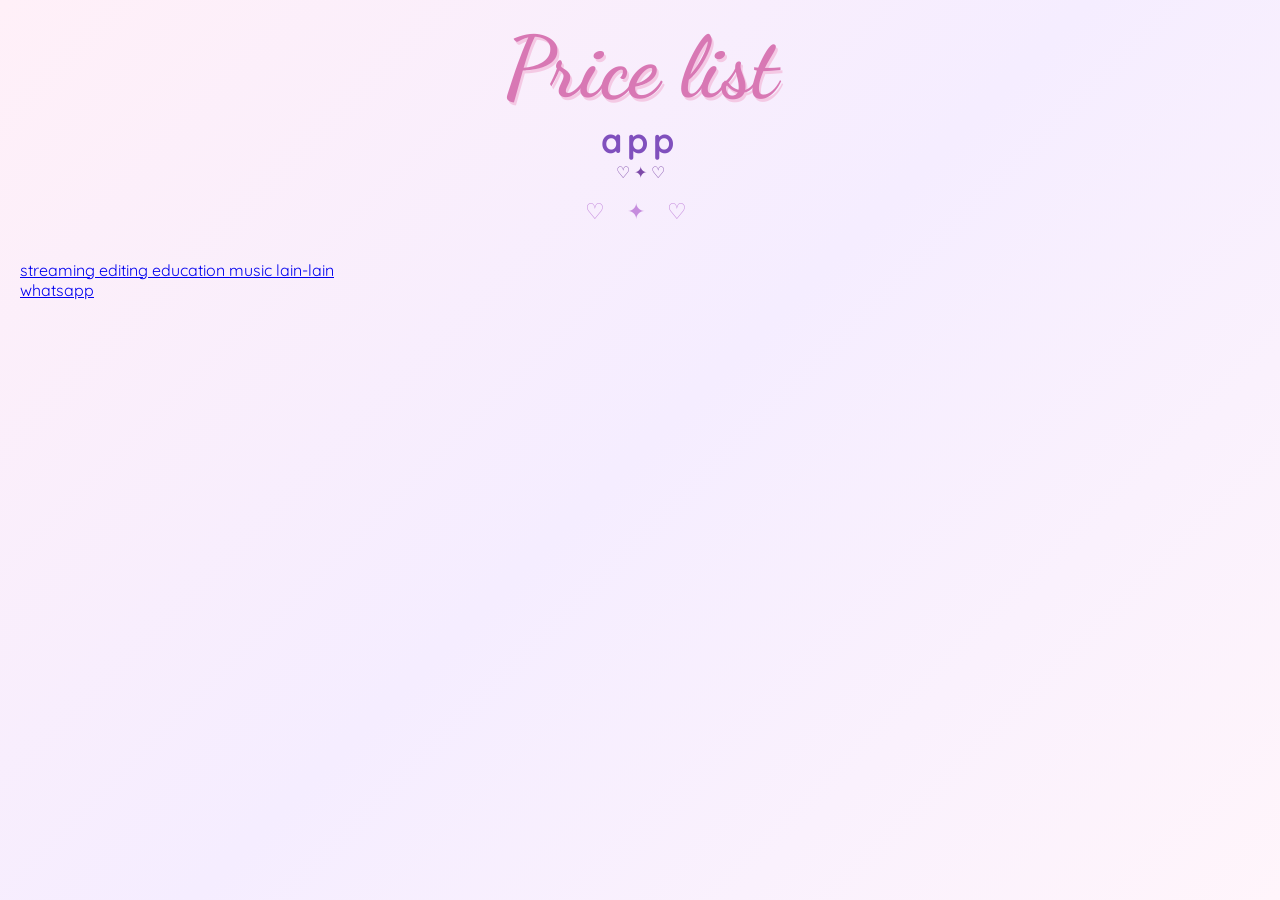
==== index.html @ 7e41506d "Create index.html" ====
<!DOCTYPE html>
<html lang="id">
<head>
  <meta charset="UTF-8">
  <meta name="viewport" content="width=device-width, initial-scale=1.0">

  <title>Price List App</title>

  <link rel="stylesheet" href="style.css">
</head>

<body>

<header class="home-header">

  <h1>Price list</h1>
  <h2>app</h2>

  <div class="decor">♡ ✦ ♡</div>

</header>


<main class="menu-container">

  <a href="streaming.html" class="menu pink">
    streaming
  </a>

  <a href="editing.html" class="menu purple">
    editing
  </a>

  <a href="education.html" class="menu pink">
    education
  </a>

  <a href="music.html" class="menu purple">
    music
  </a>

  <a href="lain-lain.html" class="menu pink">
    lain-lain
  </a>

</main>


<footer>

  <a href="https://wa.me/6289529117988" class="contact wa">
    whatsapp
  </a>

</footer>


</body>
</html>
---- style.css ----
@import url('https://fonts.googleapis.com/css2?family=Dancing+Script:wght@600;700&family=Quicksand:wght@400;500;600;700&display=swap');

* {
    box-sizing: border-box;
    margin: 0;
    padding: 0;
}

body {
    background: linear-gradient(135deg, #fff0f8, #f5edff, #fff5fb);
    color: #7d4aa8;
    font-family: 'Quicksand', sans-serif;
    min-height: 100vh;
    padding: 30px 20px 60px;
}

/* HEADER */
header {
    text-align: center;
    margin-bottom: 35px;
}

header h1 {
    font-family: 'Dancing Script', cursive;
    font-size: clamp(55px, 8vw, 85px);
    font-weight: 700;
    color: #d878b4;
    line-height: 0.9;
    text-shadow: 2px 3px 0 #f4c9e4;
}

header h2 {
    font-size: clamp(22px, 4vw, 34px);
    letter-spacing: 5px;
    color: #8050bd;
    margin-top: 12px;
    font-weight: 700;
}

/* hiasan */
header::after {
    content: "♡  ✦  ♡";
    display: block;
    color: #c68dde;
    font-size: 22px;
    letter-spacing: 8px;
    margin-top: 15px;
}

/* CONTAINER */
.container {
    width: min(1100px, 100%);
    margin: auto;
    display: grid;
    grid-template-columns: repeat(2, minmax(0, 1fr));
    gap: 25px;
}

/* CARD */
section {
    background: rgba(255, 255, 255, 0.82);
    border: 3px solid #e8a9d0;
    border-radius: 28px;
    padding: 25px 22px;
    box-shadow:
        0 10px 25px rgba(180, 110, 190, 0.12),
        inset 0 0 20px rgba(255, 210, 240, 0.35);
    backdrop-filter: blur(8px);
    transition: 0.3s ease;
}

section:hover {
    transform: translateY(-4px);
    box-shadow:
        0 15px 30px rgba(180, 110, 190, 0.2);
}

/* JUDUL BRAND */
section h3 {
    text-align: center;
    color: #b54f98;
    font-size: 22px;
    letter-spacing: 4px;
    margin-bottom: 18px;
    padding-bottom: 12px;
    border-bottom: 2px solid #f0c7e2;
}

/* KATEGORI */
.category {
    text-align: center;
    font-weight: 700;
    color: #8b4bb2;
    letter-spacing: 1.5px;
    margin: 18px 0 10px;
    display: flex;
    align-items: center;
    gap: 10px;
}

.category::before,
.category::after {
    content: "";
    height: 1px;
    background: #dcb6eb;
    flex: 1;
}

/* ITEM */
.item {
    display: flex;
    justify-content: space-between;
    align-items: center;
    background: linear-gradient(90deg, #faf0fb, #f6eafa);
    border-radius: 14px;
    padding: 9px 13px;
    margin: 7px 0;
    color: #8a5aa8;
    font-size: 14px;
    font-weight: 500;
}

.item b {
    color: #c04c91;
    font-weight: 700;
    white-space: nowrap;
}

/* RESPONSIVE */
@media (max-width: 600px) {

    body {
        padding: 20px 10px 40px;
    }

    header {
        margin-bottom: 22px;
    }

    header h1 {
        font-size: 52px;
    }

    header h2 {
        font-size: 21px;
        letter-spacing: 3px;
    }

    .container {
        grid-template-columns: repeat(2, minmax(0, 1fr));
        gap: 10px;
    }

    section {
        padding: 16px 10px;
        border-radius: 20px;
        border-width: 2px;
    }

    section h3 {
        font-size: 14px;
        letter-spacing: 2px;
        margin-bottom: 12px;
    }

    .category {
        font-size: 10px;
        letter-spacing: 0.5px;
        gap: 4px;
        margin: 13px 0 7px;
    }

    .item {
        font-size: 9px;
        padding: 7px 6px;
        border-radius: 9px;
        margin: 4px 0;
    }

    .item b {
        font-size: 9px;
    }
}
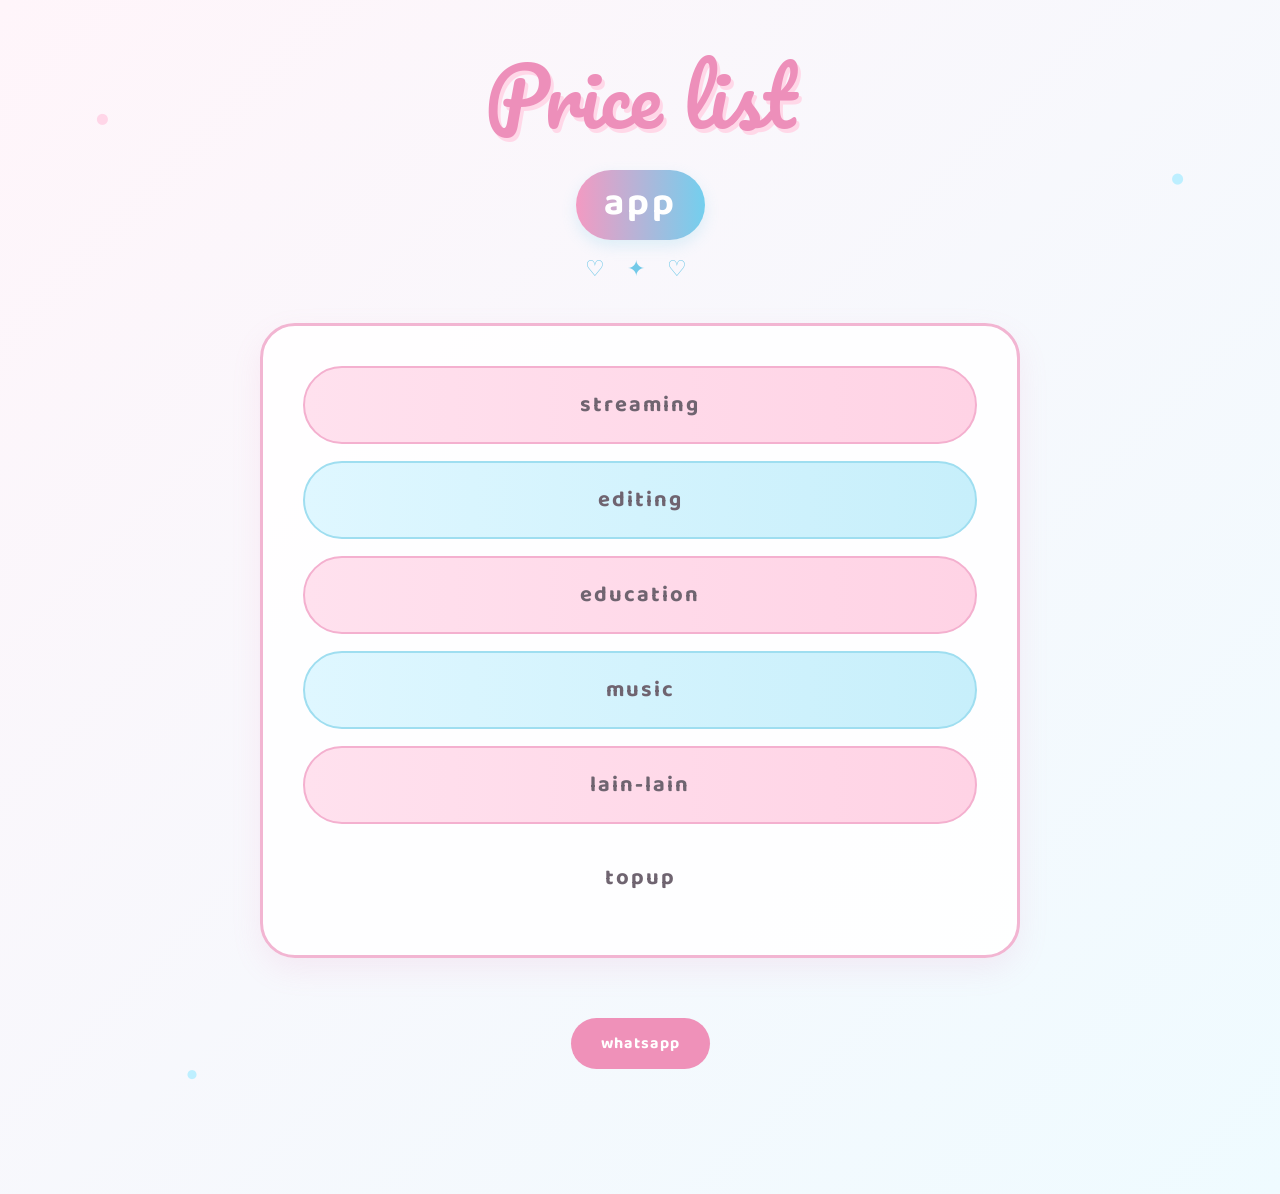
==== commit 148474bb: "Update index.html" ====
--- a/index.html
+++ b/index.html
@@ -43,6 +43,10 @@
     lain-lain
   </a>
 
+  <a href="topup.html" class="menu blue">
+    topup
+  </a>
+
 </main>
 
 
--- a/style.css
+++ b/style.css
@@ -1,183 +1,632 @@
-@import url('https://fonts.googleapis.com/css2?family=Dancing+Script:wght@600;700&family=Quicksand:wght@400;500;600;700&display=swap');
+@import url('https://fonts.googleapis.com/css2?family=Baloo+2:wght@400;500;600;700&family=Pacifico&display=swap');
 
 * {
     box-sizing: border-box;
+}
+
+html {
+    scroll-behavior: smooth;
+}
+
+body {
     margin: 0;
-    padding: 0;
-}
-
-body {
-    background: linear-gradient(135deg, #fff0f8, #f5edff, #fff5fb);
-    color: #7d4aa8;
-    font-family: 'Quicksand', sans-serif;
-    min-height: 100vh;
-    padding: 30px 20px 60px;
-}
-
-/* HEADER */
+    padding: 25px 15px 60px;
+
+    background:
+        radial-gradient(circle at 8% 10%, #ffd6e8 0 5px, transparent 6px),
+        radial-gradient(circle at 92% 15%, #bdefff 0 5px, transparent 6px),
+        radial-gradient(circle at 15% 90%, #bdefff 0 4px, transparent 5px),
+        linear-gradient(135deg, #fff5fa, #effbff);
+
+    color: #6b7280;
+    font-family: "Baloo 2", sans-serif;
+}
+
+
+/* =================================
+   HEADER
+================================= */
+
 header {
     text-align: center;
     margin-bottom: 35px;
-}
-
-header h1 {
-    font-family: 'Dancing Script', cursive;
-    font-size: clamp(55px, 8vw, 85px);
+    position: relative;
+}
+
+header h1,
+.home-header h1 {
+    margin: 0;
+
+    font-family: "Pacifico", cursive;
+    font-size: clamp(52px, 8vw, 80px);
+    font-weight: 400;
+
+    color: #ed8fba;
+
+    text-shadow:
+        3px 4px 0 #ffd8e8;
+}
+
+header h2,
+.home-header h2 {
+    display: inline-block;
+
+    margin: 5px 0 0;
+    padding: 3px 28px 6px;
+
+    font-size: clamp(25px, 4vw, 38px);
     font-weight: 700;
-    color: #d878b4;
-    line-height: 0.9;
-    text-shadow: 2px 3px 0 #f4c9e4;
-}
-
-header h2 {
-    font-size: clamp(22px, 4vw, 34px);
-    letter-spacing: 5px;
-    color: #8050bd;
+
+    letter-spacing: 3px;
+
+    color: white;
+
+    background: linear-gradient(
+        90deg,
+        #f39ac2,
+        #73cfee
+    );
+
+    border-radius: 40px;
+
+    box-shadow:
+        0 6px 15px rgba(105, 200, 230, .20);
+}
+
+.decor {
     margin-top: 12px;
+
+    color: #72c9e8;
+
+    font-size: 22px;
+
+    letter-spacing: 9px;
+}
+
+
+/* =================================
+   BACK BUTTON
+================================= */
+
+.back {
+    display: inline-block;
+
+    margin-bottom: 18px;
+
+    padding: 7px 18px;
+
+    border-radius: 30px;
+
+    background: #e5f8ff;
+
+    border: 2px solid #a9e2f5;
+
+    color: #4fa9c8;
+
+    text-decoration: none;
+
+    font-size: 14px;
     font-weight: 700;
-}
-
-/* hiasan */
-header::after {
-    content: "♡  ✦  ♡";
-    display: block;
-    color: #c68dde;
-    font-size: 22px;
-    letter-spacing: 8px;
-    margin-top: 15px;
-}
-
-/* CONTAINER */
+
+    transition: .2s;
+}
+
+.back:hover {
+    transform: translateY(-2px);
+}
+
+
+/* =================================
+   PRICELIST CONTAINER
+================================= */
+
 .container {
-    width: min(1100px, 100%);
+    width: 100%;
+    max-width: 1100px;
+
     margin: auto;
+
     display: grid;
-    grid-template-columns: repeat(2, minmax(0, 1fr));
-    gap: 25px;
-}
-
-/* CARD */
+
+    grid-template-columns:
+        repeat(2, minmax(0, 1fr));
+
+    gap: 22px;
+}
+
+
+/* =================================
+   CARD
+================================= */
+
+.card,
 section {
-    background: rgba(255, 255, 255, 0.82);
-    border: 3px solid #e8a9d0;
+    position: relative;
+
+    background: rgba(255, 255, 255, .95);
+
+    border: 3px solid #f4b3d0;
+
     border-radius: 28px;
-    padding: 25px 22px;
+
+    padding: 22px 20px;
+
     box-shadow:
-        0 10px 25px rgba(180, 110, 190, 0.12),
-        inset 0 0 20px rgba(255, 210, 240, 0.35);
-    backdrop-filter: blur(8px);
-    transition: 0.3s ease;
-}
-
+        0 10px 25px rgba(235, 140, 180, .12);
+
+    overflow: hidden;
+
+    transition: .25s ease;
+}
+
+.card:nth-child(even),
+section:nth-child(even) {
+    border-color: #a9e3f5;
+
+    box-shadow:
+        0 10px 25px rgba(90, 190, 225, .12);
+}
+
+.card:hover,
 section:hover {
     transform: translateY(-4px);
+}
+
+
+/* =================================
+   CARD DECORATION
+================================= */
+
+.card::before,
+section::before {
+    content: "♡";
+
+    position: absolute;
+
+    top: 7px;
+    left: 13px;
+
+    color: #f19ac0;
+
+    font-size: 21px;
+}
+
+.card::after,
+section::after {
+    content: "✦";
+
+    position: absolute;
+
+    top: 8px;
+    right: 14px;
+
+    color: #73cce9;
+
+    font-size: 20px;
+}
+
+
+/* =================================
+   NAMA APLIKASI
+================================= */
+
+.card h3,
+section h3 {
+    display: table;
+
+    margin: 0 auto 20px;
+
+    padding: 6px 27px 7px;
+
+    border-radius: 30px;
+
+    font-size: 21px;
+
+    font-weight: 700;
+
+    letter-spacing: 2px;
+
+    color: white;
+
+    background:
+        linear-gradient(
+            135deg,
+            #f08db9,
+            #e879ad
+        );
+
     box-shadow:
-        0 15px 30px rgba(180, 110, 190, 0.2);
-}
-
-/* JUDUL BRAND */
-section h3 {
-    text-align: center;
-    color: #b54f98;
-    font-size: 22px;
-    letter-spacing: 4px;
-    margin-bottom: 18px;
-    padding-bottom: 12px;
-    border-bottom: 2px solid #f0c7e2;
-}
-
-/* KATEGORI */
+        0 5px 12px rgba(230, 115, 170, .20);
+}
+
+.card:nth-child(even) h3,
+section:nth-child(even) h3 {
+    background:
+        linear-gradient(
+            135deg,
+            #79d0ed,
+            #54bada
+        );
+
+    box-shadow:
+        0 5px 12px rgba(70, 180, 220, .20);
+}
+
+
+/* =================================
+   CATEGORY
+================================= */
+
 .category {
-    text-align: center;
+    display: flex;
+
+    align-items: center;
+    justify-content: center;
+
+    gap: 10px;
+
+    margin: 19px 0 10px;
+
+    font-size: 15px;
+
     font-weight: 700;
-    color: #8b4bb2;
-    letter-spacing: 1.5px;
-    margin: 18px 0 10px;
-    display: flex;
-    align-items: center;
-    gap: 10px;
+
+    letter-spacing: 1px;
+
+    color: #e078aa;
 }
 
 .category::before,
 .category::after {
     content: "";
-    height: 1px;
-    background: #dcb6eb;
+
     flex: 1;
-}
-
-/* ITEM */
+
+    height: 2px;
+
+    border-radius: 10px;
+
+    background: #f5c7dc;
+}
+
+.card:nth-child(even) .category,
+section:nth-child(even) .category {
+    color: #4faecb;
+}
+
+.card:nth-child(even) .category::before,
+.card:nth-child(even) .category::after,
+section:nth-child(even) .category::before,
+section:nth-child(even) .category::after {
+    background: #b9e8f6;
+}
+
+
+/* =================================
+   PRICE ITEM
+================================= */
+
 .item {
     display: flex;
+
+    align-items: center;
+
     justify-content: space-between;
-    align-items: center;
-    background: linear-gradient(90deg, #faf0fb, #f6eafa);
+
+    gap: 10px;
+
+    margin: 7px 0;
+
+    padding: 8px 12px;
+
+    background: #fff0f7;
+
     border-radius: 14px;
-    padding: 9px 13px;
-    margin: 7px 0;
-    color: #8a5aa8;
+
     font-size: 14px;
-    font-weight: 500;
+
+    transition: .2s;
+}
+
+.card:nth-child(even) .item,
+section:nth-child(even) .item {
+    background: #edfaff;
+}
+
+.item:hover {
+    transform: translateY(-2px);
+}
+
+.item span {
+    min-width: 0;
+
+    overflow: hidden;
+
+    text-overflow: ellipsis;
+
+    white-space: nowrap;
+
+    color: #7b7f88;
 }
 
 .item b {
-    color: #c04c91;
+    white-space: nowrap;
+
+    color: #df669e;
+
     font-weight: 700;
-    white-space: nowrap;
-}
-
-/* RESPONSIVE */
+}
+
+.card:nth-child(even) .item b,
+section:nth-child(even) .item b {
+    color: #43a8c9;
+}
+
+
+/* =================================
+   HOME MENU
+================================= */
+
+.menu-container {
+    width: 90%;
+
+    max-width: 760px;
+
+    margin: 35px auto;
+
+    padding: 40px;
+
+    background: rgba(255,255,255,.92);
+
+    border: 3px solid #f2b5d2;
+
+    border-radius: 35px;
+
+    box-shadow:
+        0 12px 30px rgba(230, 130, 180, .12);
+}
+
+.menu {
+    display: block;
+
+    text-align: center;
+
+    text-decoration: none;
+
+    padding: 19px;
+
+    margin-bottom: 17px;
+
+    border-radius: 50px;
+
+    font-size: 22px;
+
+    font-weight: 700;
+
+    letter-spacing: 2px;
+
+    color: #6f6470;
+
+    transition: .25s ease;
+}
+
+.menu:last-child {
+    margin-bottom: 0;
+}
+
+
+/* PINK MENU */
+
+.menu.pink {
+    background: linear-gradient(
+        90deg,
+        #ffe1ee,
+        #ffd3e5
+    );
+
+    border: 2px solid #f4b0cf;
+}
+
+
+/* BLUE MENU */
+
+.menu.purple {
+    background: linear-gradient(
+        90deg,
+        #dff7ff,
+        #c7effb
+    );
+
+    border: 2px solid #9fdef0;
+}
+
+
+/* kalau ada menu dengan class editing/education/music */
+
+.menu.editing,
+.menu.music {
+    background: linear-gradient(
+        90deg,
+        #dff7ff,
+        #c7effb
+    );
+
+    border: 2px solid #9fdef0;
+}
+
+.menu.education,
+.menu.lain {
+    background: linear-gradient(
+        90deg,
+        #ffe1ee,
+        #ffd3e5
+    );
+
+    border: 2px solid #f4b0cf;
+}
+
+.menu:hover {
+    transform: translateY(-3px) scale(1.01);
+}
+
+
+/* =================================
+   CONTACT
+================================= */
+
+footer {
+    text-align: center;
+
+    padding: 20px 20px 60px;
+}
+
+.contact,
+footer a {
+    display: inline-block;
+
+    padding: 13px 30px;
+
+    margin: 5px 6px;
+
+    border-radius: 40px;
+
+    color: white;
+
+    text-decoration: none;
+
+    font-size: 16px;
+
+    font-weight: 700;
+
+    letter-spacing: 1px;
+
+    transition: .2s;
+}
+
+.contact:hover,
+footer a:hover {
+    transform: translateY(-3px);
+}
+
+
+/* WHATSAPP */
+
+.wa {
+    background: #ef91b9 !important;
+}
+
+
+/* TELEGRAM */
+
+.telegram {
+    background: #64c5e5 !important;
+}
+
+
+/* =================================
+   MOBILE
+================================= */
+
 @media (max-width: 600px) {
 
     body {
-        padding: 20px 10px 40px;
-    }
-
-    header {
-        margin-bottom: 22px;
-    }
-
-    header h1 {
-        font-size: 52px;
-    }
-
-    header h2 {
-        font-size: 21px;
-        letter-spacing: 3px;
-    }
+        padding: 18px 9px 40px;
+    }
+
+    header h1,
+    .home-header h1 {
+        font-size: 50px;
+    }
+
+    header h2,
+    .home-header h2 {
+        font-size: 26px;
+
+        padding: 3px 22px 5px;
+
+        letter-spacing: 2px;
+    }
+
+
+    /* TETAP 2 KOLOM DI HP */
 
     .container {
-        grid-template-columns: repeat(2, minmax(0, 1fr));
+        grid-template-columns:
+            repeat(2, minmax(0, 1fr));
+
         gap: 10px;
     }
 
+
+    .card,
     section {
-        padding: 16px 10px;
+        padding: 16px 9px;
+
         border-radius: 20px;
+
         border-width: 2px;
     }
 
+
+    .card h3,
     section h3 {
-        font-size: 14px;
-        letter-spacing: 2px;
+        font-size: 13px;
+
+        letter-spacing: 1px;
+
+        padding: 5px 10px;
+
         margin-bottom: 12px;
     }
 
+
     .category {
-        font-size: 10px;
-        letter-spacing: 0.5px;
+        font-size: 9px;
+
         gap: 4px;
-        margin: 13px 0 7px;
-    }
+
+        margin: 12px 0 7px;
+    }
+
 
     .item {
         font-size: 9px;
+
         padding: 7px 6px;
+
         border-radius: 9px;
+
         margin: 4px 0;
     }
+
 
     .item b {
         font-size: 9px;
     }
-}
+
+
+    /* HOME */
+
+    .menu-container {
+        width: 92%;
+
+        padding: 25px 16px;
+
+        border-radius: 28px;
+    }
+
+    .menu {
+        font-size: 18px;
+
+        padding: 17px;
+
+        margin-bottom: 13px;
+    }
+
+
+    footer a {
+        padding: 12px 22px;
+
+        font-size: 14px;
+    }
+}
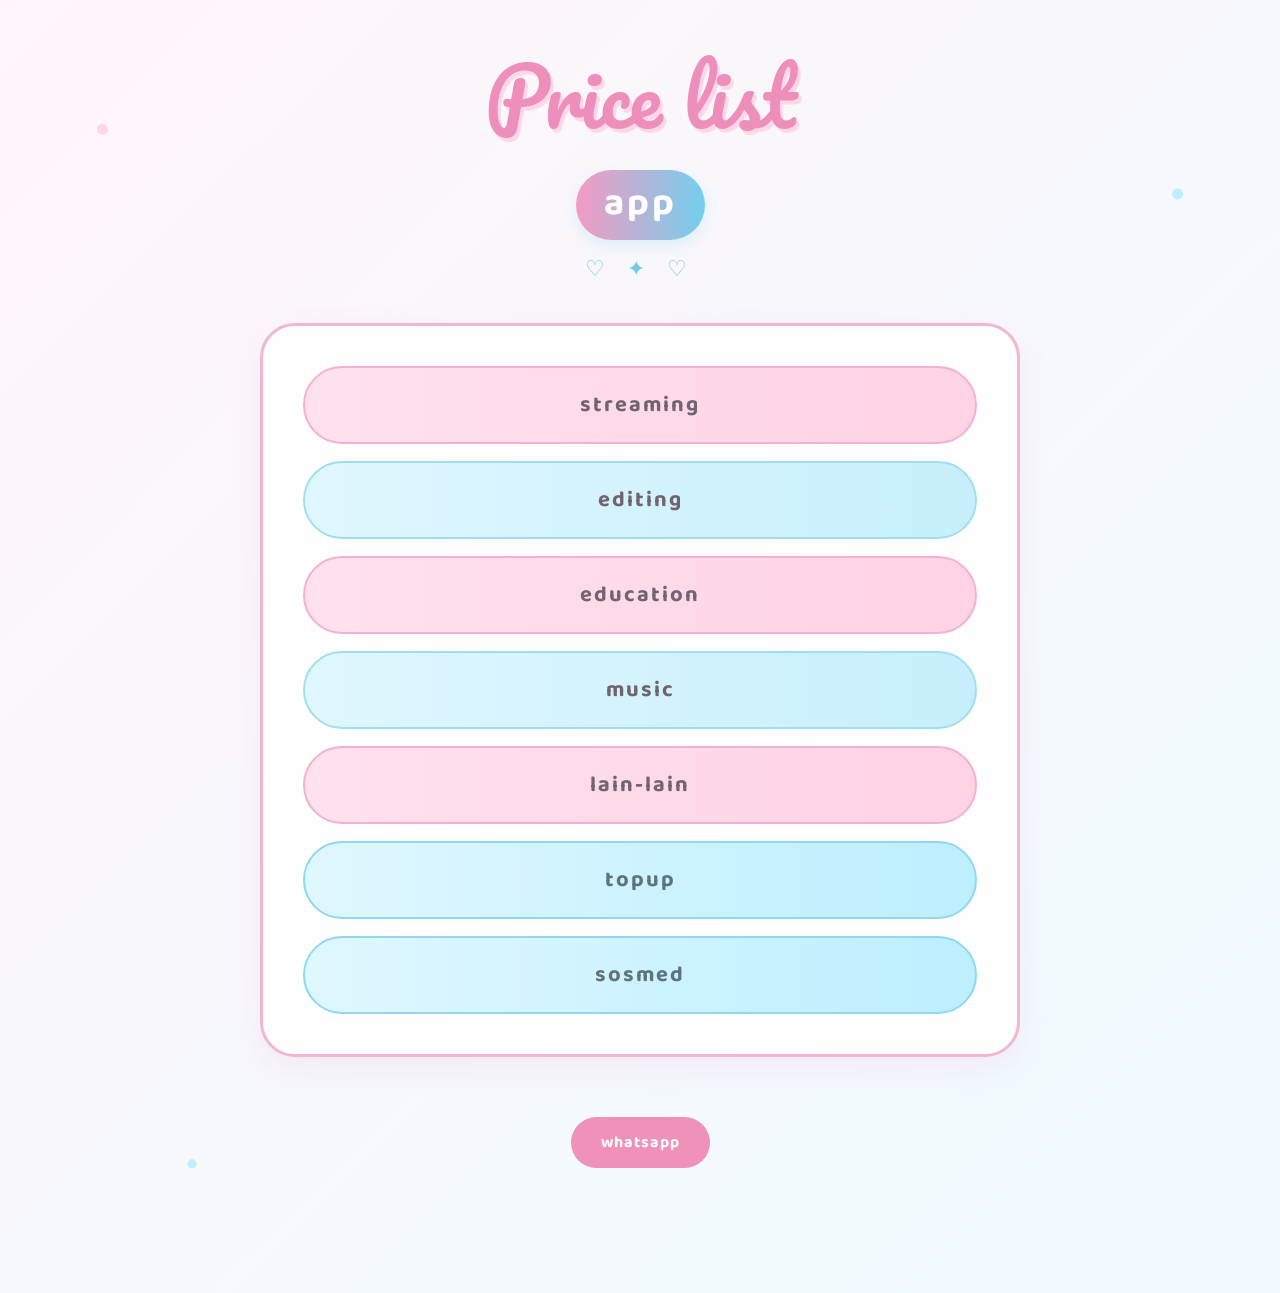
==== commit f0d559e2: "Update index.html" ====
--- a/index.html
+++ b/index.html
@@ -47,6 +47,10 @@
     topup
   </a>
 
+  <a href="sosmed.html" class="menu blue">
+    sosmed
+  </a>
+
 </main>
 
 
--- a/style.css
+++ b/style.css
@@ -630,3 +630,33 @@
         font-size: 14px;
     }
 }
+
+/* =============
+   TOMBOL TOPUP
+================== */
+
+.menu.blue,
+.menu.topup,
+.menu.games {
+    background: linear-gradient(
+        90deg,
+        #dff7ff,
+        #bdefff
+    );
+
+    border: 2px solid #8fd8ef;
+
+    color: #5d7480;
+}
+
+.menu.blue:hover,
+.menu.topup:hover,
+.menu.games:hover {
+    background: linear-gradient(
+        90deg,
+        #c9f1fc,
+        #aee8f8
+    );
+
+    transform: translateY(-3px) scale(1.01);
+}
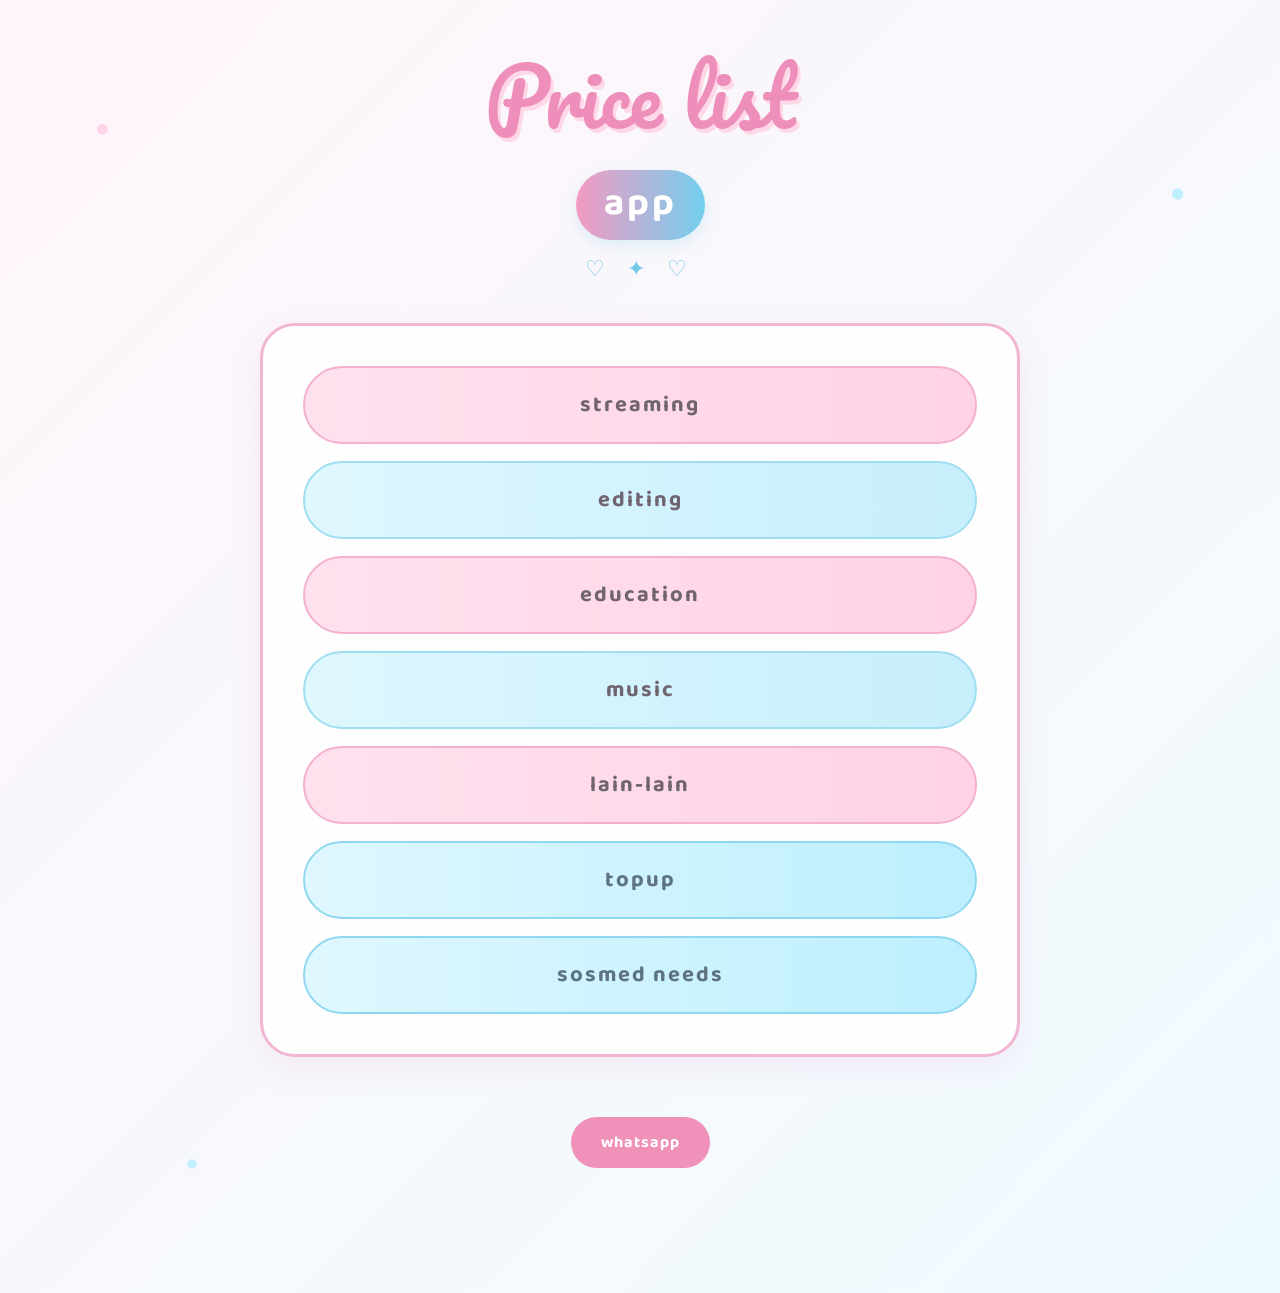
==== commit c3cbb93d: "Update index.html" ====
--- a/index.html
+++ b/index.html
@@ -48,7 +48,7 @@
   </a>
 
   <a href="sosmed.html" class="menu blue">
-    sosmed
+    sosmed needs
   </a>
 
 </main>
--- a/style.css
+++ b/style.css
@@ -660,3 +660,34 @@
 
     transform: translateY(-3px) scale(1.01);
 }
+
+/* =============
+   TOMBOL SOSMED
+================== */
+
+.menu.blue,
+.menu.sosmed,
+.menu.games {
+    background: linear-gradient(
+        90deg,
+        #dff7ff,
+        #bdefff
+    );
+
+    border: 2px solid #8fd8ef;
+
+    color: #5d7480;
+}
+
+.menu.blue:hover,
+.menu.sosmed:hover,
+.menu.games:hover {
+    background: linear-gradient(
+        90deg,
+        #c9f1fc,
+        #aee8f8
+    );
+
+    transform: translateY(-3px) scale(1.01);
+}
+
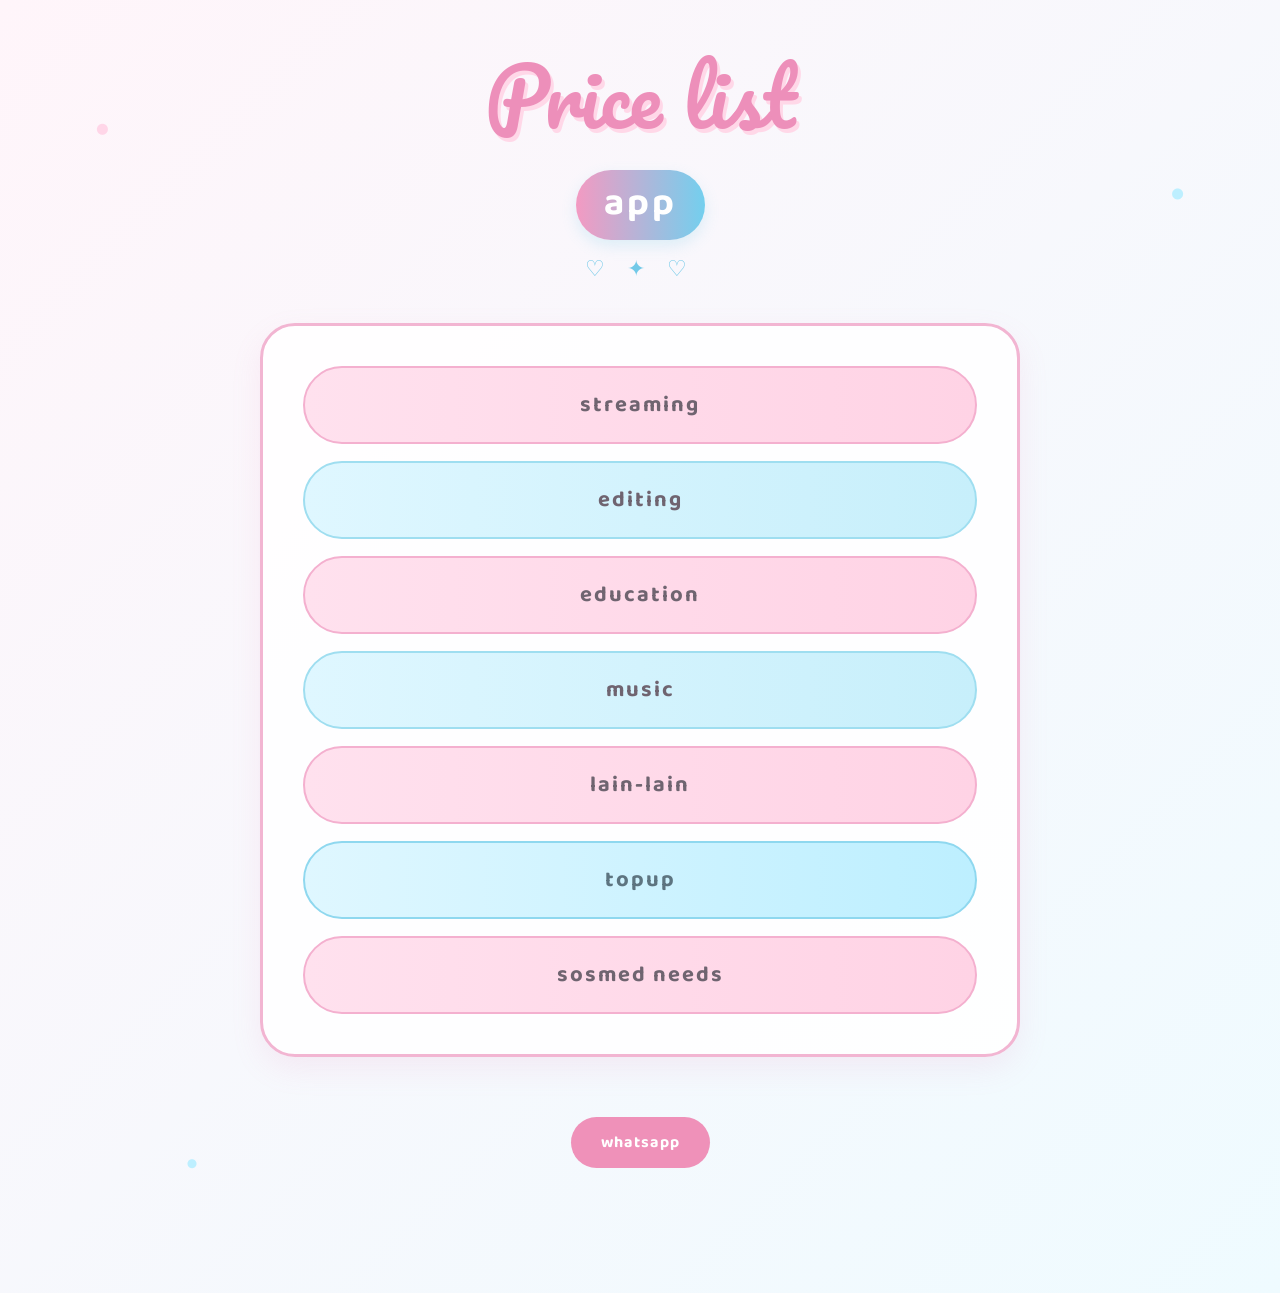
==== commit 7eb7234e: "Update index.html" ====
--- a/index.html
+++ b/index.html
@@ -47,7 +47,7 @@
     topup
   </a>
 
-  <a href="sosmed.html" class="menu blue">
+  <a href="sosmed.html" class="menu pink">
     sosmed needs
   </a>
 
--- a/style.css
+++ b/style.css
@@ -661,33 +661,13 @@
     transform: translateY(-3px) scale(1.01);
 }
 
-/* =============
-   TOMBOL SOSMED
-================== */
-
-.menu.blue,
-.menu.sosmed,
-.menu.games {
-    background: linear-gradient(
-        90deg,
-        #dff7ff,
-        #bdefff
-    );
-
-    border: 2px solid #8fd8ef;
-
-    color: #5d7480;
-}
-
-.menu.blue:hover,
-.menu.sosmed:hover,
-.menu.games:hover {
-    background: linear-gradient(
-        90deg,
-        #c9f1fc,
-        #aee8f8
-    );
-
-    transform: translateY(-3px) scale(1.01);
-}
-
+.sosmed-button {
+    background: linear-gradient(90deg, #ffc1d9, #aee8ff);
+    color: #6b4b6f;
+    border: 2px solid #f39bc4;
+}
+
+.sosmed-button:hover {
+    transform: scale(1.03);
+    box-shadow: 0 8px 20px rgba(240, 150, 195, 0.25);
+}
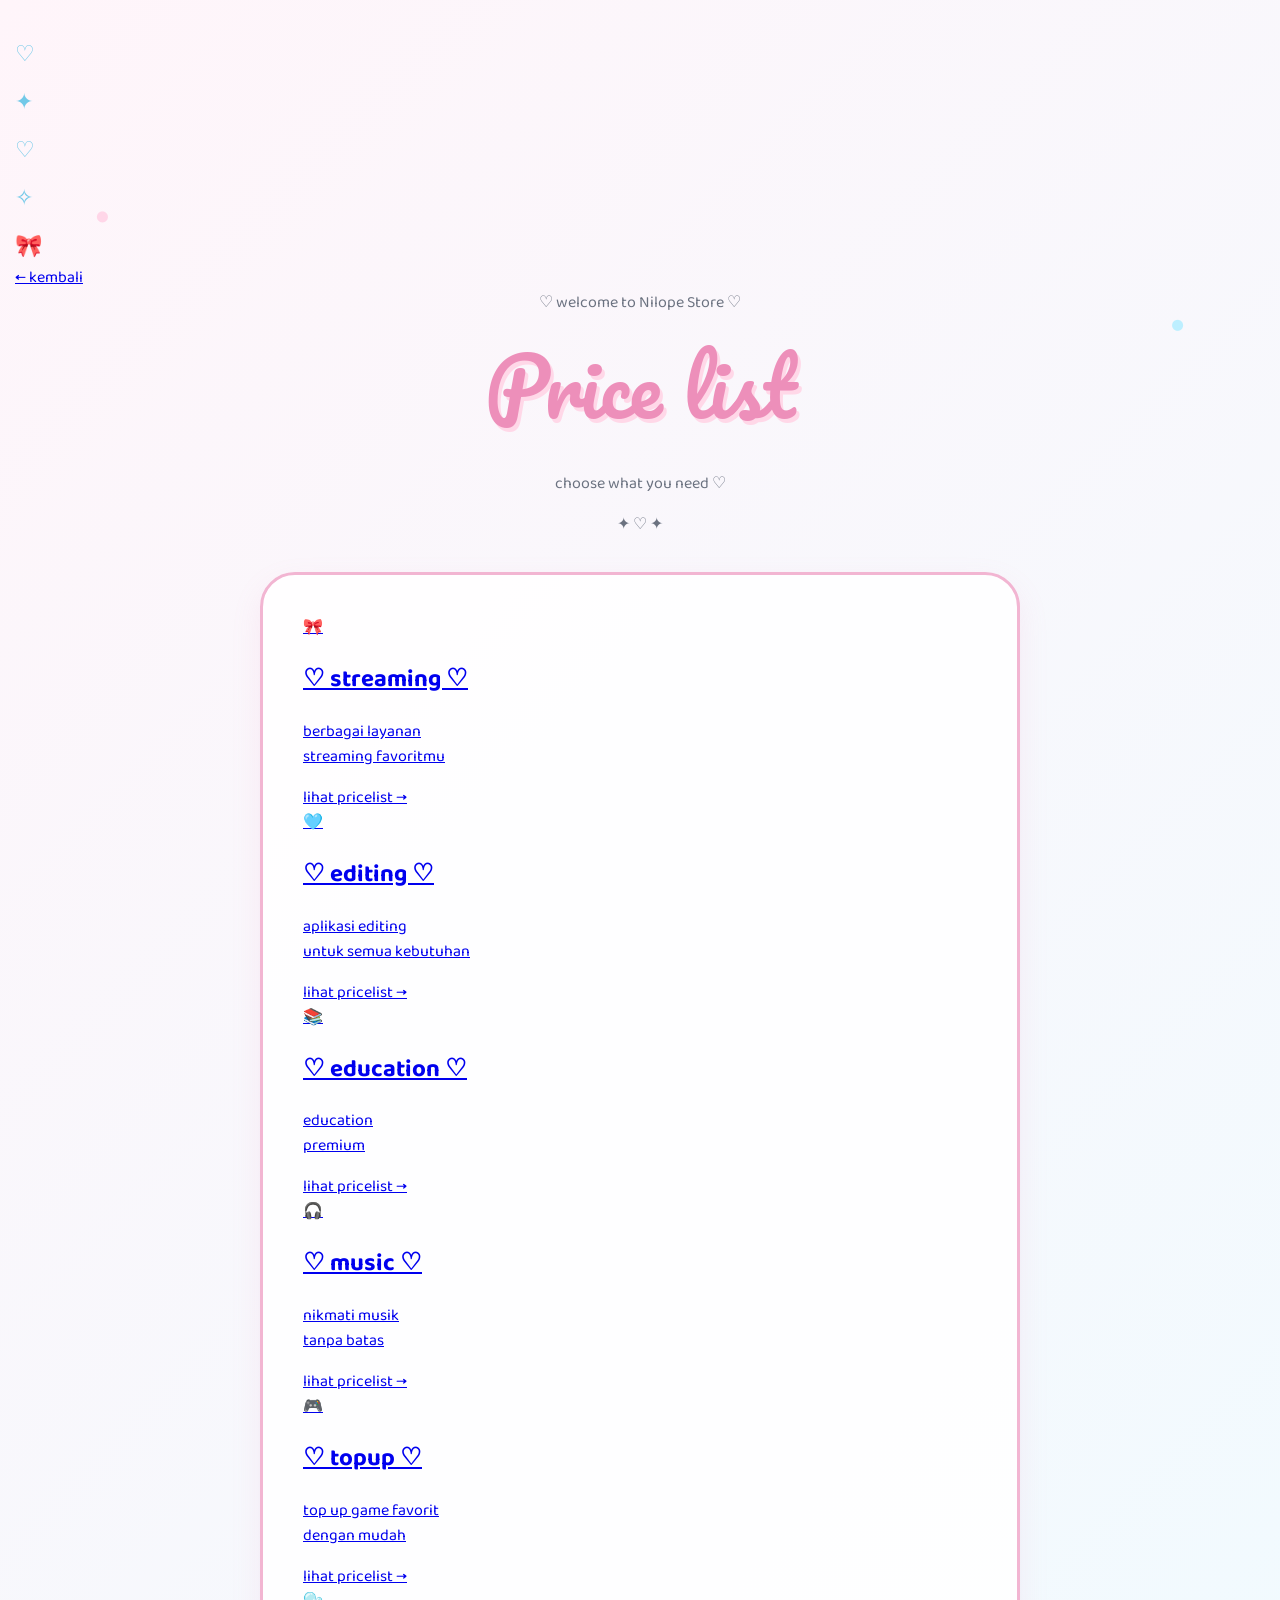
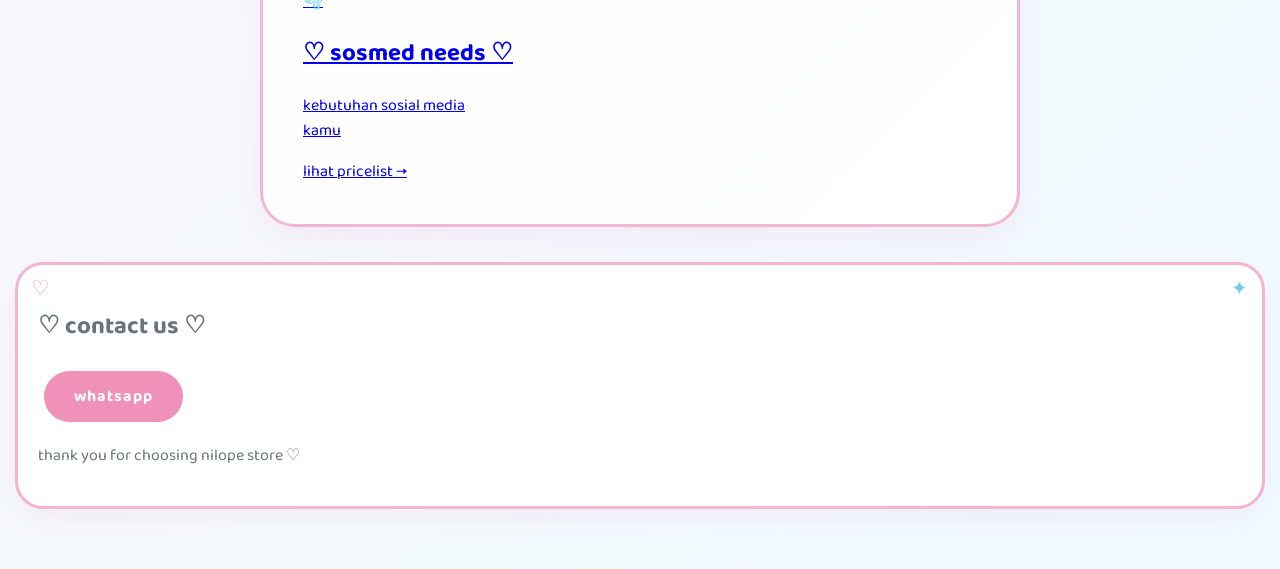
==== commit 81dc03e9: "Update index.html" ====
--- a/index.html
+++ b/index.html
@@ -1,66 +1,206 @@
 <!DOCTYPE html>
 <html lang="id">
 <head>
-  <meta charset="UTF-8">
-  <meta name="viewport" content="width=device-width, initial-scale=1.0">
-
-  <title>Price List App</title>
-
-  <link rel="stylesheet" href="style.css">
+    <meta charset="UTF-8">
+    <meta name="viewport" content="width=device-width, initial-scale=1.0">
+
+    <title>Price List | Nilope Store</title>
+
+    <link rel="stylesheet" href="style.css">
+
+    <!-- Font -->
+    <link rel="preconnect" href="https://fonts.googleapis.com">
+    <link rel="preconnect" href="https://fonts.gstatic.com" crossorigin>
+    <link href="https://fonts.googleapis.com/css2?family=Baloo+2:wght@400;500;600;700;800&family=Pacifico&display=swap" rel="stylesheet">
 </head>
 
 <body>
 
-<header class="home-header">
-
-  <h1>Price list</h1>
-  <h2>app</h2>
-
-  <div class="decor">♡ ✦ ♡</div>
-
-</header>
-
-
-<main class="menu-container">
-
-  <a href="streaming.html" class="menu pink">
-    streaming
-  </a>
-
-  <a href="editing.html" class="menu purple">
-    editing
-  </a>
-
-  <a href="education.html" class="menu pink">
-    education
-  </a>
-
-  <a href="music.html" class="menu purple">
-    music
-  </a>
-
-  <a href="lain-lain.html" class="menu pink">
-    lain-lain
-  </a>
-
-  <a href="topup.html" class="menu blue">
-    topup
-  </a>
-
-  <a href="sosmed.html" class="menu pink">
-    sosmed needs
-  </a>
-
-</main>
-
-
-<footer>
-
-  <a href="https://wa.me/6289529117988" class="contact wa">
-    whatsapp
-  </a>
-
-</footer>
+    <!-- DEKORASI -->
+    <div class="decor decor-1">♡</div>
+    <div class="decor decor-2">✦</div>
+    <div class="decor decor-3">♡</div>
+    <div class="decor decor-4">✧</div>
+    <div class="decor decor-5">🎀</div>
+
+    <!-- TOMBOL KEMBALI -->
+    <a href="javascript:history.back()" class="back-button">
+        ← kembali
+    </a>
+
+    <!-- HEADER -->
+    <header class="hero">
+
+        <div class="mini-badge">
+            ♡ welcome to Nilope Store ♡
+        </div>
+
+        <h1>
+            <span>Price</span> <span>list</span>
+        </h1>
+
+        <p class="subtitle">
+            choose what you need ♡
+        </p>
+
+        <div class="cute-line">
+            ✦ ♡ ✦
+        </div>
+
+    </header>
+
+
+    <!-- MENU -->
+    <main class="menu-container">
+
+        <!-- STREAMING -->
+        <a href="streaming.html" class="menu-card pink-card">
+            <div class="card-icon">🎀</div>
+
+            <h2>
+                ♡ streaming ♡
+            </h2>
+
+            <div class="small-line"></div>
+
+            <p>
+                berbagai layanan<br>
+                streaming favoritmu
+            </p>
+
+            <span class="see-button">
+                lihat pricelist →
+            </span>
+        </a>
+
+
+        <!-- EDITING -->
+        <a href="editing.html" class="menu-card blue-card">
+            <div class="card-icon">🩵</div>
+
+            <h2>
+                ♡ editing ♡
+            </h2>
+
+            <div class="small-line"></div>
+
+            <p>
+                aplikasi editing<br>
+                untuk semua kebutuhan
+            </p>
+
+            <span class="see-button">
+                lihat pricelist →
+            </span>
+        </a>
+
+
+        <!-- EDUCATION -->
+        <a href="education.html" class="menu-card pink-card">
+            <div class="card-icon">📚</div>
+
+            <h2>
+                ♡ education ♡
+            </h2>
+
+            <div class="small-line"></div>
+
+            <p>
+                education<br>
+                premium
+            </p>
+
+            <span class="see-button">
+                lihat pricelist →
+            </span>
+        </a>
+
+
+        <!-- MUSIC -->
+        <a href="music.html" class="menu-card blue-card">
+            <div class="card-icon">🎧</div>
+
+            <h2>
+                ♡ music ♡
+            </h2>
+
+            <div class="small-line"></div>
+
+            <p>
+                nikmati musik<br>
+                tanpa batas
+            </p>
+
+            <span class="see-button">
+                lihat pricelist →
+            </span>
+        </a>
+
+
+        <!-- GAME / TOP UP -->
+        <a href="topup.html" class="menu-card pink-card">
+            <div class="card-icon">🎮</div>
+
+            <h2>
+                ♡ topup ♡
+            </h2>
+
+            <div class="small-line"></div>
+
+            <p>
+                top up game favorit<br>
+                dengan mudah
+            </p>
+
+            <span class="see-button">
+                lihat pricelist →
+            </span>
+        </a>
+
+
+        <!-- SOSMED -->
+        <a href="sosmed.html" class="menu-card blue-card">
+            <div class="card-icon">🫧</div>
+
+            <h2>
+                ♡ sosmed needs ♡
+            </h2>
+
+            <div class="small-line"></div>
+
+            <p>
+                kebutuhan sosial media<br>
+                kamu
+            </p>
+
+            <span class="see-button">
+                lihat pricelist →
+            </span>
+        </a>
+
+    </main>
+
+
+    <!-- CONTACT -->
+    <section class="contact-box">
+
+        <h2>
+            ♡ contact us ♡
+        </h2>
+
+        <div class="contact-buttons">
+
+             <a href="https://wa.me/6289529117988" class="contact wa">
+               whatsapp
+             </a>
+
+        </div>
+
+        <p class="footer-text">
+            thank you for choosing nilope store ♡
+        </p>
+
+    </section>
 
 
 </body>
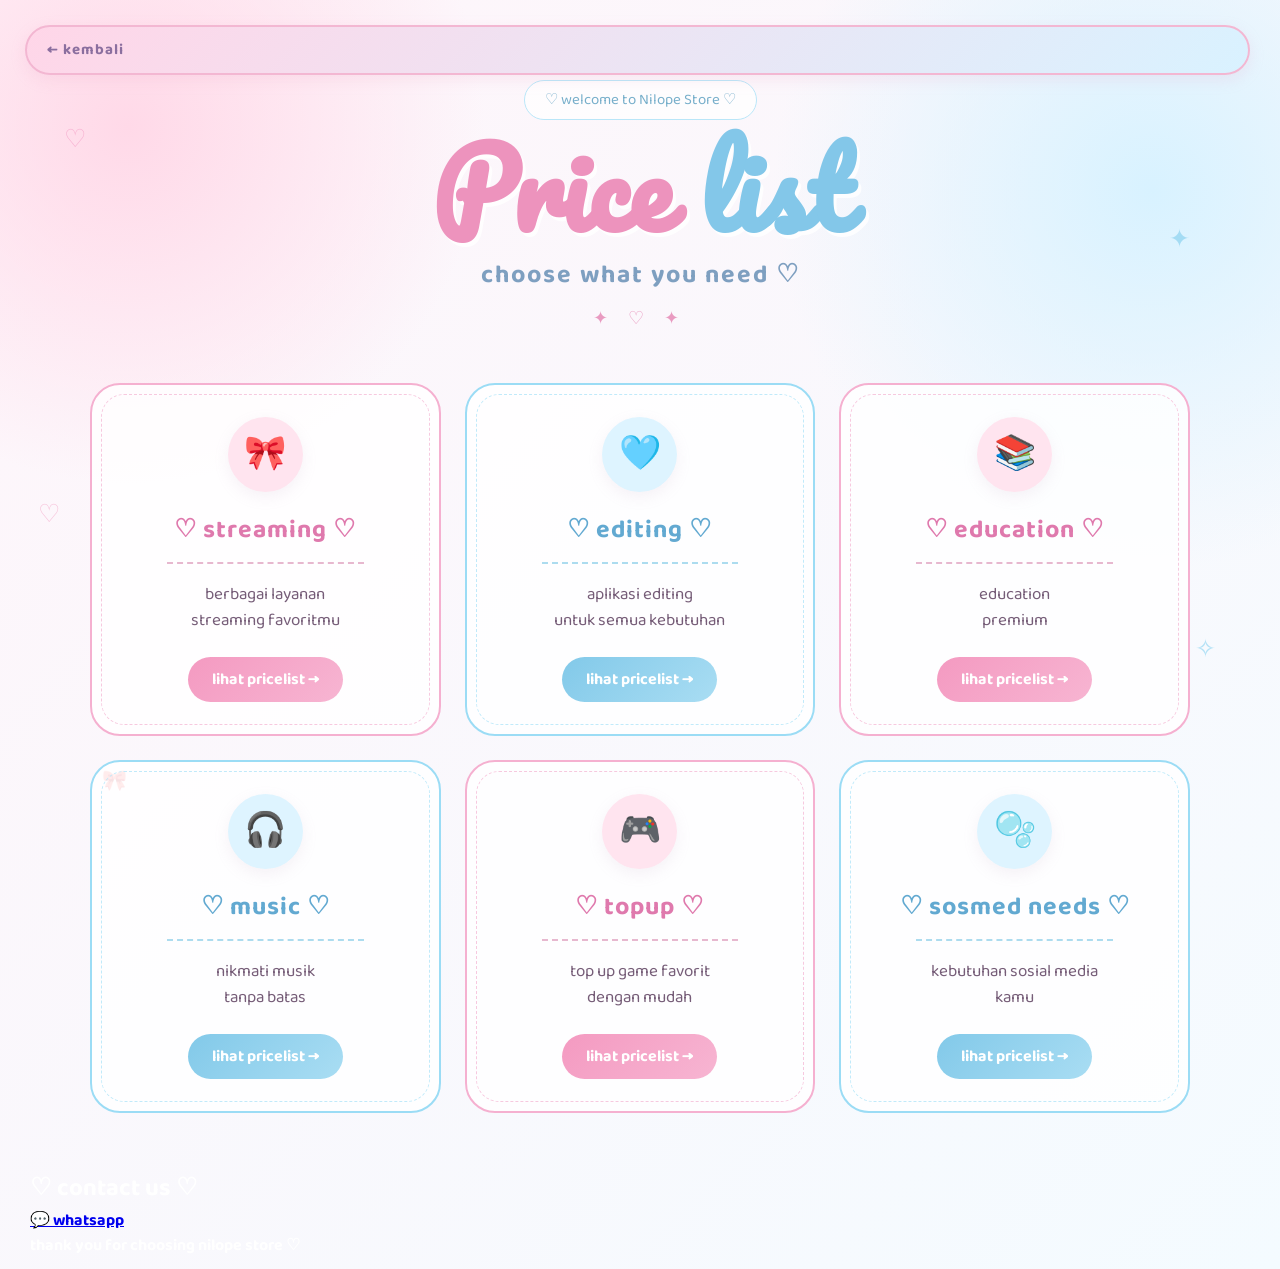
==== commit b77c98aa: "Update index.html" ====
--- a/index.html
+++ b/index.html
@@ -182,25 +182,17 @@
 
 
     <!-- CONTACT -->
-    <section class="contact-box">
+    <section class="contact">
+    <h2>♡ contact us ♡</h2>
 
-        <h2>
-            ♡ contact us ♡
-        </h2>
+    <a class="whatsapp-btn" href="https://wa.me/6289529117988" target="_blank">
+        💬 whatsapp
+    </a>
 
-        <div class="contact-buttons">
+    <p>thank you for choosing nilope store ♡</p>
+</section>
 
-             <a href="https://wa.me/6289529117988" class="contact wa">
-               whatsapp
-             </a>
 
-        </div>
-
-        <p class="footer-text">
-            thank you for choosing nilope store ♡
-        </p>
-
-    </section>
 
 
 </body>
--- a/style.css
+++ b/style.css
@@ -1,673 +1,1073 @@
-@import url('https://fonts.googleapis.com/css2?family=Baloo+2:wght@400;500;600;700&family=Pacifico&display=swap');
+/* =========================
+   PRELLOPE PASTEL THEME
+   PINK + BABY BLUE
+========================= */
 
 * {
     box-sizing: border-box;
-}
-
-html {
-    scroll-behavior: smooth;
+    margin: 0;
+    padding: 0;
 }
 
 body {
+    min-height: 100vh;
+
+    font-family: "Baloo 2", sans-serif;
+
+    background:
+        radial-gradient(circle at 10% 10%, #ffd9e8 0, transparent 22%),
+        radial-gradient(circle at 90% 15%, #d8f2ff 0, transparent 24%),
+        linear-gradient(135deg, #fff5fa, #f4fbff);
+
+    color: #68486d;
+
+    overflow-x: hidden;
+}
+
+
+/* =========================
+   DECORATION
+========================= */
+
+.decor {
+    position: fixed;
+    z-index: 0;
+
+    pointer-events: none;
+
+    font-size: 25px;
+    opacity: 0.65;
+
+    animation: float 4s ease-in-out infinite;
+}
+
+.decor-1 {
+    top: 120px;
+    left: 5%;
+    color: #f39bc4;
+}
+
+.decor-2 {
+    top: 220px;
+    right: 7%;
+    color: #86cfee;
+    animation-delay: 1s;
+}
+
+.decor-3 {
+    top: 55%;
+    left: 3%;
+    color: #f4a8c9;
+    animation-delay: 2s;
+}
+
+.decor-4 {
+    top: 70%;
+    right: 5%;
+    color: #8fd5f2;
+    animation-delay: 1.5s;
+}
+
+.decor-5 {
+    top: 85%;
+    left: 8%;
+    font-size: 20px;
+    animation-delay: 2.5s;
+}
+
+@keyframes float {
+    0%, 100% {
+        transform: translateY(0);
+    }
+
+    50% {
+        transform: translateY(-10px);
+    }
+}
+
+
+/* =========================
+   BACK BUTTON
+========================= */
+
+.back-button {
+    position: absolute;
+
+    top: 25px;
+    right: 30px;
+
+    z-index: 10;
+
+    text-decoration: none;
+
+    padding: 10px 22px;
+
+    border-radius: 30px;
+
+    background: rgba(255, 255, 255, 0.75);
+
+    border: 2px solid #f5b2d1;
+
+    color: #a7658e;
+
+    font-size: 17px;
+    font-weight: 600;
+
+    transition: 0.3s;
+}
+
+.back-button:hover {
+    transform: translateY(-3px);
+
+    background: #ffdceb;
+
+    box-shadow:
+        0 8px 20px rgba(237, 145, 188, 0.2);
+}
+
+
+/* =========================
+   HEADER
+========================= */
+
+.hero {
+    position: relative;
+    z-index: 1;
+
+    text-align: center;
+
+    padding: 80px 20px 35px;
+}
+
+.mini-badge {
+    display: inline-block;
+
+    padding: 7px 20px;
+
+    margin-bottom: 15px;
+
+    border-radius: 30px;
+
+    background: rgba(255, 255, 255, 0.7);
+
+    border: 1.5px solid #b9e6f8;
+
+    color: #76aeca;
+
+    font-size: 15px;
+}
+
+.hero h1 {
+    font-family: "Pacifico", cursive;
+
+    font-size: clamp(60px, 9vw, 105px);
+
+    line-height: 1;
+
+    letter-spacing: 1px;
+
+    text-shadow:
+        3px 4px 0 rgba(255,255,255,0.8);
+}
+
+.hero h1 span:first-child {
+    color: #ed93bd;
+}
+
+.hero h1 span:last-child {
+    color: #83c7e9;
+}
+
+.subtitle {
+    margin-top: 15px;
+
+    font-size: 25px;
+    font-weight: 700;
+
+    color: #7e9fc0;
+
+    letter-spacing: 2px;
+}
+
+.cute-line {
+    margin-top: 10px;
+
+    color: #e99bc1;
+
+    font-size: 18px;
+
+    letter-spacing: 8px;
+}
+
+
+/* =========================
+   MENU CONTAINER
+========================= */
+
+.menu-container {
+    position: relative;
+    z-index: 1;
+
+    width: min(1100px, 92%);
+
+    margin: 15px auto 45px;
+
+    display: grid;
+
+    grid-template-columns: repeat(3, 1fr);
+
+    gap: 24px;
+}
+
+
+/* =========================
+   CARD
+========================= */
+
+.menu-card {
+    position: relative;
+
+    text-decoration: none;
+
+    text-align: center;
+
+    min-height: 320px;
+
+    padding: 32px 22px;
+
+    border-radius: 30px;
+
+    background: rgba(255,255,255,0.82);
+
+    border: 2px solid;
+
+    overflow: hidden;
+
+    transition:
+        transform 0.3s ease,
+        box-shadow 0.3s ease;
+}
+
+.menu-card::before {
+    content: "";
+
+    position: absolute;
+
+    inset: 9px;
+
+    border: 1.5px dashed;
+
+    border-radius: 23px;
+
+    pointer-events: none;
+}
+
+.pink-card {
+    border-color: #f5b0d0;
+}
+
+.pink-card::before {
+    border-color: #f7c9df;
+}
+
+.blue-card {
+    border-color: #9bdcf5;
+}
+
+.blue-card::before {
+    border-color: #c1eafa;
+}
+
+.menu-card:hover {
+    transform: translateY(-8px);
+
+    box-shadow:
+        0 15px 35px rgba(177, 143, 175, 0.18);
+}
+
+
+/* =========================
+   CARD ICON
+========================= */
+
+.card-icon {
+    width: 75px;
+    height: 75px;
+
+    margin: 0 auto 18px;
+
+    display: flex;
+
+    align-items: center;
+    justify-content: center;
+
+    border-radius: 50%;
+
+    font-size: 34px;
+
+    background: #fff;
+
+    box-shadow:
+        0 5px 15px rgba(180,150,180,0.12);
+}
+
+.pink-card .card-icon {
+    background: #ffe4ef;
+}
+
+.blue-card .card-icon {
+    background: #def4ff;
+}
+
+
+/* =========================
+   CARD TEXT
+========================= */
+
+.menu-card h2 {
+    position: relative;
+
+    font-size: 25px;
+
+    margin-bottom: 10px;
+
+    letter-spacing: 1px;
+}
+
+.pink-card h2 {
+    color: #df79ad;
+}
+
+.blue-card h2 {
+    color: #62a9d1;
+}
+
+.small-line {
+    width: 65%;
+
+    height: 1px;
+
+    margin: 12px auto 18px;
+
+    border-top: 2px dashed #e7b8cf;
+}
+
+.blue-card .small-line {
+    border-color: #acdcef;
+}
+
+.menu-card p {
+    font-size: 17px;
+
+    line-height: 1.5;
+
+    color: #765d78;
+
+    min-height: 55px;
+}
+
+
+/* =========================
+   SEE BUTTON
+========================= */
+
+.see-button {
+    display: inline-block;
+
+    margin-top: 20px;
+
+    padding: 10px 24px;
+
+    border-radius: 25px;
+
+    color: white;
+
+    font-size: 16px;
+    font-weight: 700;
+
+    transition: 0.3s;
+}
+
+.pink-card .see-button {
+    background: linear-gradient(
+        135deg,
+        #f49ac1,
+        #f7b5d2
+    );
+}
+
+.blue-card .see-button {
+    background: linear-gradient(
+        135deg,
+        #82c9e9,
+        #a9ddf3
+    );
+}
+
+.menu-card:hover .see-button {
+    transform: scale(1.05);
+}
+
+
+/* =========================
+   CONTACT
+========================= */
+
+.contact-box {
+    position: relative;
+    z-index: 1;
+
+    width: min(800px, 90%);
+
+    margin: 0 auto 50px;
+
+    padding: 28px;
+
+    text-align: center;
+
+    background: rgba(255,255,255,0.78);
+
+    border-radius: 30px;
+
+    border: 2px solid #f3b5d3;
+
+    box-shadow:
+        0 10px 30px rgba(180,140,180,0.08);
+}
+
+.contact-box h2 {
+    color: #e488b5;
+
+    margin-bottom: 20px;
+
+    font-size: 25px;
+}
+
+.contact-buttons {
+    display: flex;
+
+    justify-content: center;
+
+    gap: 15px;
+
+    flex-wrap: wrap;
+}
+
+.contact {
+    text-decoration: none;
+
+    padding: 11px 30px;
+
+    border-radius: 30px;
+
+    color: white;
+
+    font-weight: 700;
+
+    transition: 0.3s;
+}
+
+.whatsapp {
+    background: #91dcb3;
+}
+
+.telegram {
+    background: #87c9e8;
+}
+
+.contact:hover {
+    transform: translateY(-3px);
+}
+
+.footer-text {
+    margin-top: 18px;
+
+    color: #9d829e;
+
+    font-size: 14px;
+}
+
+
+/* =========================
+   TABLET
+========================= */
+
+@media (max-width: 850px) {
+
+    .menu-container {
+        grid-template-columns: repeat(2, 1fr);
+    }
+
+}
+
+
+/* =========================
+   HP
+========================= */
+
+@media (max-width: 600px) {
+
+    .back-button {
+        top: 18px;
+        right: 18px;
+
+        padding: 7px 16px;
+
+        font-size: 14px;
+    }
+
+    .hero {
+        padding-top: 85px;
+    }
+
+    .mini-badge {
+        font-size: 13px;
+    }
+
+    .hero h1 {
+        font-size: 62px;
+    }
+
+    .subtitle {
+        font-size: 20px;
+    }
+
+    .menu-container {
+        grid-template-columns: 1fr;
+
+        width: 90%;
+
+        gap: 18px;
+    }
+
+    .menu-card {
+        min-height: 290px;
+    }
+
+    .contact-box {
+        width: 90%;
+    }
+
+}
+
+/* =================================
+   PRICE LIST - SOFT PINK BLUE THEME
+   ================================= */
+
+body.price-page {
     margin: 0;
-    padding: 25px 15px 60px;
+    min-height: 100vh;
+    font-family: 'Poppins', sans-serif;
+    color: #806080;
 
     background:
-        radial-gradient(circle at 8% 10%, #ffd6e8 0 5px, transparent 6px),
-        radial-gradient(circle at 92% 15%, #bdefff 0 5px, transparent 6px),
-        radial-gradient(circle at 15% 90%, #bdefff 0 4px, transparent 5px),
-        linear-gradient(135deg, #fff5fa, #effbff);
-
-    color: #6b7280;
-    font-family: "Baloo 2", sans-serif;
-}
-
-
-/* =================================
-   HEADER
-================================= */
-
-header {
+        radial-gradient(circle at 10% 15%, #ffd9e9 0 5px, transparent 6px),
+        radial-gradient(circle at 90% 20%, #c9efff 0 5px, transparent 6px),
+        radial-gradient(circle at 15% 80%, #c9efff 0 4px, transparent 5px),
+        linear-gradient(135deg, #fff4fa, #eefaff);
+}
+
+/* HEADER */
+
+.price-page header {
     text-align: center;
-    margin-bottom: 35px;
+    padding: 55px 20px 30px;
+}
+
+.price-page header h1 {
+    margin: 0;
+    font-family: 'Pacifico', cursive;
+    font-size: 58px;
+    color: #e99bc3;
+    text-shadow: 2px 3px 0 #f9d8e9;
+}
+
+.price-page header h1::before {
+    content: "♡ ";
+}
+
+.price-page header h1::after {
+    content: " ♡";
+}
+
+.price-page header h2 {
+    margin: 5px 0 0;
+    font-size: 25px;
+    color: #7ebfe0;
+    letter-spacing: 3px;
+}
+
+/* CONTAINER */
+
+.price-page .container {
+    width: min(1100px, 90%);
+    margin: 0 auto 60px;
+
+    display: grid;
+    grid-template-columns: repeat(2, minmax(0, 1fr));
+    gap: 22px;
+}
+
+/* CARD */
+
+.price-page .card {
+    background: rgba(255,255,255,0.88);
+    border: 2px solid #f4add0;
+    border-radius: 28px;
+
+    padding: 25px;
+
+    box-shadow:
+        0 10px 30px rgba(218, 153, 194, 0.12),
+        inset 0 0 0 1px rgba(255,255,255,0.8);
+
+    transition: 0.25s ease;
+}
+
+.price-page .card:nth-child(even) {
+    border-color: #9ddcf4;
+}
+
+.price-page .card:hover {
+    transform: translateY(-4px);
+}
+
+/* NAMA APLIKASI */
+
+.price-page .card h3 {
+    margin: 0 0 18px;
+    padding-bottom: 12px;
+
+    text-align: center;
+
+    font-size: 22px;
+    letter-spacing: 3px;
+
+    color: #e286b5;
+
+    border-bottom: 2px dashed #f2b9d5;
+}
+
+.price-page .card:nth-child(even) h3 {
+    color: #65b4da;
+    border-color: #a8ddf1;
+}
+
+/* CATEGORY */
+
+.price-page .category {
+    margin: 18px 0 10px;
+
+    text-align: center;
+
+    font-weight: 600;
+    color: #9b6da5;
+    letter-spacing: 1px;
+
     position: relative;
 }
 
-header h1,
-.home-header h1 {
+.price-page .category::before,
+.price-page .category::after {
+    content: "♡";
+    color: #ef9fc5;
+    margin: 0 8px;
+}
+
+/* ITEM */
+
+.price-page .item {
+    display: flex;
+    justify-content: space-between;
+    align-items: center;
+
+    margin: 7px 0;
+    padding: 9px 13px;
+
+    border-radius: 14px;
+
+    background: #fff0f8;
+
+    color: #806080;
+    font-size: 14px;
+}
+
+.price-page .item:nth-child(even) {
+    background: #edfaff;
+}
+
+.price-page .item b {
+    color: #dc76aa;
+}
+
+.price-page .item:nth-child(even) b {
+    color: #55aace;
+}
+
+/* TAMBAHAN DEKORASI */
+
+.price-page .container::before {
+    content: "♡  ✦  ♡";
+    position: absolute;
+    top: 20px;
+    left: 50%;
+    transform: translateX(-50%);
+
+    color: #e7a5cb;
+    font-size: 18px;
+}
+
+/* HP */
+
+@media (max-width: 700px) {
+
+    .price-page header {
+        padding-top: 35px;
+    }
+
+    .price-page header h1 {
+        font-size: 45px;
+    }
+
+    .price-page header h2 {
+        font-size: 21px;
+    }
+
+    .price-page .container {
+        width: 90%;
+        grid-template-columns: 1fr;
+        gap: 18px;
+    }
+
+    .price-page .card {
+        padding: 18px;
+        border-radius: 24px;
+    }
+
+    .price-page .card h3 {
+        font-size: 19px;
+    }
+}
+
+/* =========================================
+   ✿ PRICE LIST CUTE PINK + SKY BLUE ✿
+========================================= */
+
+body.price-page {
     margin: 0;
-
-    font-family: "Pacifico", cursive;
-    font-size: clamp(52px, 8vw, 80px);
-    font-weight: 400;
-
-    color: #ed8fba;
+    min-height: 100vh;
+    font-family: 'Poppins', sans-serif;
+    color: #765879;
+
+    background:
+        radial-gradient(circle at 8% 18%, #f7b9d7 0 4px, transparent 5px),
+        radial-gradient(circle at 92% 25%, #9edff5 0 5px, transparent 6px),
+        radial-gradient(circle at 15% 78%, #9edff5 0 4px, transparent 5px),
+        radial-gradient(circle at 88% 82%, #f6b5d5 0 4px, transparent 5px),
+        linear-gradient(135deg, #fff5fa 0%, #f8f1ff 48%, #eefaff 100%);
+}
+
+/* HEADER */
+
+.price-page header {
+    text-align: center;
+    padding: 55px 20px 35px;
+    position: relative;
+}
+
+.price-page header::before {
+    content: "♡  ✦  ♡";
+    display: block;
+    color: #eaa4c9;
+    font-size: 18px;
+    letter-spacing: 8px;
+    margin-bottom: 8px;
+}
+
+.price-page header h1 {
+    margin: 0;
+
+    font-family: 'Pacifico', cursive;
+    font-size: clamp(48px, 7vw, 72px);
+
+    color: #e69ac1;
 
     text-shadow:
-        3px 4px 0 #ffd8e8;
-}
-
-header h2,
-.home-header h2 {
-    display: inline-block;
-
-    margin: 5px 0 0;
-    padding: 3px 28px 6px;
-
-    font-size: clamp(25px, 4vw, 38px);
+        2px 3px 0 #f9d9e9,
+        0 8px 20px rgba(220, 140, 180, .15);
+}
+
+.price-page header h2 {
+    margin: 2px 0 0;
+
+    font-size: 25px;
     font-weight: 700;
-
-    letter-spacing: 3px;
-
-    color: white;
-
-    background: linear-gradient(
-        90deg,
-        #f39ac2,
-        #73cfee
-    );
-
-    border-radius: 40px;
+    letter-spacing: 4px;
+
+    color: #78c5e4;
+}
+
+.price-page header h2::before {
+    content: "♡ ";
+}
+
+.price-page header h2::after {
+    content: " ♡";
+}
+
+
+/* CONTAINER */
+
+.price-page .container {
+    width: min(1100px, 90%);
+    margin: 0 auto 70px;
+
+    display: grid;
+    grid-template-columns: repeat(2, minmax(0, 1fr));
+    gap: 24px;
+}
+
+
+/* CARD */
+
+.price-page .card {
+    position: relative;
+
+    background: rgba(255,255,255,.92);
+
+    border: 2px solid #f2acd0;
+    border-radius: 30px;
+
+    padding: 28px 25px;
 
     box-shadow:
-        0 6px 15px rgba(105, 200, 230, .20);
-}
-
-.decor {
-    margin-top: 12px;
-
-    color: #72c9e8;
-
-    font-size: 22px;
-
-    letter-spacing: 9px;
-}
-
-
-/* =================================
-   BACK BUTTON
-================================= */
-
-.back {
-    display: inline-block;
-
-    margin-bottom: 18px;
-
-    padding: 7px 18px;
-
-    border-radius: 30px;
-
-    background: #e5f8ff;
-
-    border: 2px solid #a9e2f5;
-
-    color: #4fa9c8;
-
-    text-decoration: none;
+        0 12px 35px rgba(218, 157, 196, .14);
+
+    overflow: hidden;
+}
+
+/* bubble dekorasi */
+
+.price-page .card::before {
+    content: "♡";
+    position: absolute;
+
+    top: 12px;
+    right: 18px;
+
+    font-size: 25px;
+    color: #f3b4d3;
+}
+
+.price-page .card::after {
+    content: "✦";
+    position: absolute;
+
+    bottom: 12px;
+    left: 18px;
+
+    font-size: 18px;
+    color: #a7def3;
+}
+
+
+/* CARD BIRU SELANG-SELING */
+
+.price-page .card:nth-child(even) {
+    border-color: #91d7f1;
+}
+
+.price-page .card:nth-child(even)::before {
+    color: #9bdcf3;
+}
+
+.price-page .card:nth-child(even)::after {
+    color: #f3b4d3;
+}
+
+
+/* NAMA APLIKASI */
+
+.price-page .card h3 {
+    margin: 0 0 20px;
+
+    text-align: center;
+
+    font-size: 23px;
+    letter-spacing: 4px;
+
+    color: #df82b4;
+
+    padding-bottom: 13px;
+
+    border-bottom: 2px dashed #f0bad5;
+}
+
+.price-page .card:nth-child(even) h3 {
+    color: #62b6d9;
+    border-color: #a9def1;
+}
+
+
+/* CATEGORY */
+
+.price-page .category {
+    margin: 19px 0 11px;
+
+    text-align: center;
 
     font-size: 14px;
     font-weight: 700;
 
-    transition: .2s;
-}
-
-.back:hover {
-    transform: translateY(-2px);
-}
-
-
-/* =================================
-   PRICELIST CONTAINER
-================================= */
-
-.container {
-    width: 100%;
-    max-width: 1100px;
-
-    margin: auto;
-
-    display: grid;
-
-    grid-template-columns:
-        repeat(2, minmax(0, 1fr));
-
-    gap: 22px;
-}
-
-
-/* =================================
-   CARD
-================================= */
-
-.card,
-section {
-    position: relative;
-
-    background: rgba(255, 255, 255, .95);
-
-    border: 3px solid #f4b3d0;
-
-    border-radius: 28px;
-
-    padding: 22px 20px;
+    color: #946c9e;
+    letter-spacing: 1.5px;
+}
+
+.price-page .category::before {
+    content: "♡";
+    color: #ee9fc6;
+    margin-right: 8px;
+}
+
+.price-page .category::after {
+    content: "♡";
+    color: #8fd4ee;
+    margin-left: 8px;
+}
+
+
+/* ITEM PRICE */
+
+.price-page .item {
+    display: flex;
+    justify-content: space-between;
+    align-items: center;
+
+    margin: 8px 0;
+    padding: 10px 14px;
+
+    border-radius: 15px;
+
+    background: #fff0f8;
+
+    font-size: 14px;
+
+    transition: .2s ease;
+}
+
+.price-page .item:hover {
+    transform: translateX(3px);
+}
+
+.price-page .item:nth-child(even) {
+    background: #edfaff;
+}
+
+.price-page .item span {
+    color: #806180;
+}
+
+.price-page .item b {
+    color: #db76aa;
+}
+
+.price-page .item:nth-child(even) b {
+    color: #55acce;
+}
+
+
+/* GARIS PEMISAH */
+
+.price-page hr {
+    border: none;
+    border-top: 1px dashed #efb3d1;
+    margin: 18px 0;
+}
+
+
+/* MOBILE */
+
+@media (max-width: 700px) {
+
+    .price-page header {
+        padding: 38px 15px 25px;
+    }
+
+    .price-page header h1 {
+        font-size: 48px;
+    }
+
+    .price-page header h2 {
+        font-size: 21px;
+    }
+
+    .price-page .container {
+        width: 92%;
+        grid-template-columns: 1fr;
+        gap: 18px;
+    }
+
+    .price-page .card {
+        padding: 23px 18px;
+        border-radius: 25px;
+    }
+
+    .price-page .card h3 {
+        font-size: 20px;
+    }
+
+    .price-page .item {
+        font-size: 13px;
+    }
+}
+
+/* ===== TOMBOL KEMBALI ===== */
+.back-button {
+    position: fixed;
+    top: 25px;
+    left: 25px;
+
+    display: inline-flex;
+    align-items: center;
+    gap: 7px;
+
+    padding: 11px 20px;
+
+    background: linear-gradient(
+        135deg,
+        #ffd6e8,
+        #d9f2ff
+    );
+
+    color: #8b6f9f;
+    text-decoration: none;
+
+    font-size: 15px;
+    font-weight: 700;
+    letter-spacing: 1px;
+
+    border: 2px solid #f3b7d2;
+    border-radius: 30px;
 
     box-shadow:
-        0 10px 25px rgba(235, 140, 180, .12);
-
-    overflow: hidden;
-
-    transition: .25s ease;
-}
-
-.card:nth-child(even),
-section:nth-child(even) {
-    border-color: #a9e3f5;
+        0 5px 15px rgba(232, 160, 195, 0.18);
+
+    transition: all 0.3s ease;
+    z-index: 1000;
+}
+
+.back-button:hover {
+    transform: translateY(-3px);
+    background: linear-gradient(
+        135deg,
+        #ffc5df,
+        #c9edff
+    );
 
     box-shadow:
-        0 10px 25px rgba(90, 190, 225, .12);
-}
-
-.card:hover,
-section:hover {
-    transform: translateY(-4px);
-}
-
-
-/* =================================
-   CARD DECORATION
-================================= */
-
-.card::before,
-section::before {
-    content: "♡";
-
-    position: absolute;
-
-    top: 7px;
-    left: 13px;
-
-    color: #f19ac0;
-
-    font-size: 21px;
-}
-
-.card::after,
-section::after {
-    content: "✦";
-
-    position: absolute;
-
-    top: 8px;
-    right: 14px;
-
-    color: #73cce9;
-
-    font-size: 20px;
-}
-
-
-/* =================================
-   NAMA APLIKASI
-================================= */
-
-.card h3,
-section h3 {
-    display: table;
-
-    margin: 0 auto 20px;
-
-    padding: 6px 27px 7px;
-
-    border-radius: 30px;
-
-    font-size: 21px;
-
-    font-weight: 700;
-
-    letter-spacing: 2px;
-
-    color: white;
-
-    background:
-        linear-gradient(
-            135deg,
-            #f08db9,
-            #e879ad
-        );
-
-    box-shadow:
-        0 5px 12px rgba(230, 115, 170, .20);
-}
-
-.card:nth-child(even) h3,
-section:nth-child(even) h3 {
-    background:
-        linear-gradient(
-            135deg,
-            #79d0ed,
-            #54bada
-        );
-
-    box-shadow:
-        0 5px 12px rgba(70, 180, 220, .20);
-}
-
-
-/* =================================
-   CATEGORY
-================================= */
-
-.category {
-    display: flex;
-
-    align-items: center;
-    justify-content: center;
-
-    gap: 10px;
-
-    margin: 19px 0 10px;
-
-    font-size: 15px;
-
-    font-weight: 700;
-
-    letter-spacing: 1px;
-
-    color: #e078aa;
-}
-
-.category::before,
-.category::after {
-    content: "";
-
-    flex: 1;
-
-    height: 2px;
-
-    border-radius: 10px;
-
-    background: #f5c7dc;
-}
-
-.card:nth-child(even) .category,
-section:nth-child(even) .category {
-    color: #4faecb;
-}
-
-.card:nth-child(even) .category::before,
-.card:nth-child(even) .category::after,
-section:nth-child(even) .category::before,
-section:nth-child(even) .category::after {
-    background: #b9e8f6;
-}
-
-
-/* =================================
-   PRICE ITEM
-================================= */
-
-.item {
-    display: flex;
-
-    align-items: center;
-
-    justify-content: space-between;
-
-    gap: 10px;
-
-    margin: 7px 0;
-
-    padding: 8px 12px;
-
-    background: #fff0f7;
-
-    border-radius: 14px;
-
-    font-size: 14px;
-
-    transition: .2s;
-}
-
-.card:nth-child(even) .item,
-section:nth-child(even) .item {
-    background: #edfaff;
-}
-
-.item:hover {
-    transform: translateY(-2px);
-}
-
-.item span {
-    min-width: 0;
-
-    overflow: hidden;
-
-    text-overflow: ellipsis;
-
-    white-space: nowrap;
-
-    color: #7b7f88;
-}
-
-.item b {
-    white-space: nowrap;
-
-    color: #df669e;
-
-    font-weight: 700;
-}
-
-.card:nth-child(even) .item b,
-section:nth-child(even) .item b {
-    color: #43a8c9;
-}
-
-
-/* =================================
-   HOME MENU
-================================= */
-
-.menu-container {
-    width: 90%;
-
-    max-width: 760px;
-
-    margin: 35px auto;
-
-    padding: 40px;
-
-    background: rgba(255,255,255,.92);
-
-    border: 3px solid #f2b5d2;
-
-    border-radius: 35px;
-
-    box-shadow:
-        0 12px 30px rgba(230, 130, 180, .12);
-}
-
-.menu {
-    display: block;
-
-    text-align: center;
-
-    text-decoration: none;
-
-    padding: 19px;
-
-    margin-bottom: 17px;
-
-    border-radius: 50px;
-
-    font-size: 22px;
-
-    font-weight: 700;
-
-    letter-spacing: 2px;
-
-    color: #6f6470;
-
-    transition: .25s ease;
-}
-
-.menu:last-child {
-    margin-bottom: 0;
-}
-
-
-/* PINK MENU */
-
-.menu.pink {
-    background: linear-gradient(
-        90deg,
-        #ffe1ee,
-        #ffd3e5
-    );
-
-    border: 2px solid #f4b0cf;
-}
-
-
-/* BLUE MENU */
-
-.menu.purple {
-    background: linear-gradient(
-        90deg,
-        #dff7ff,
-        #c7effb
-    );
-
-    border: 2px solid #9fdef0;
-}
-
-
-/* kalau ada menu dengan class editing/education/music */
-
-.menu.editing,
-.menu.music {
-    background: linear-gradient(
-        90deg,
-        #dff7ff,
-        #c7effb
-    );
-
-    border: 2px solid #9fdef0;
-}
-
-.menu.education,
-.menu.lain {
-    background: linear-gradient(
-        90deg,
-        #ffe1ee,
-        #ffd3e5
-    );
-
-    border: 2px solid #f4b0cf;
-}
-
-.menu:hover {
-    transform: translateY(-3px) scale(1.01);
-}
-
-
-/* =================================
-   CONTACT
-================================= */
-
-footer {
-    text-align: center;
-
-    padding: 20px 20px 60px;
-}
-
-.contact,
-footer a {
-    display: inline-block;
-
-    padding: 13px 30px;
-
-    margin: 5px 6px;
-
-    border-radius: 40px;
-
-    color: white;
-
-    text-decoration: none;
-
-    font-size: 16px;
-
-    font-weight: 700;
-
-    letter-spacing: 1px;
-
-    transition: .2s;
-}
-
-.contact:hover,
-footer a:hover {
-    transform: translateY(-3px);
-}
-
-
-/* WHATSAPP */
-
-.wa {
-    background: #ef91b9 !important;
-}
-
-
-/* TELEGRAM */
-
-.telegram {
-    background: #64c5e5 !important;
-}
-
-
-/* =================================
-   MOBILE
-================================= */
-
-@media (max-width: 600px) {
-
-    body {
-        padding: 18px 9px 40px;
-    }
-
-    header h1,
-    .home-header h1 {
-        font-size: 50px;
-    }
-
-    header h2,
-    .home-header h2 {
-        font-size: 26px;
-
-        padding: 3px 22px 5px;
-
-        letter-spacing: 2px;
-    }
-
-
-    /* TETAP 2 KOLOM DI HP */
-
-    .container {
-        grid-template-columns:
-            repeat(2, minmax(0, 1fr));
-
-        gap: 10px;
-    }
-
-
-    .card,
-    section {
-        padding: 16px 9px;
-
-        border-radius: 20px;
-
-        border-width: 2px;
-    }
-
-
-    .card h3,
-    section h3 {
-        font-size: 13px;
-
-        letter-spacing: 1px;
-
-        padding: 5px 10px;
-
-        margin-bottom: 12px;
-    }
-
-
-    .category {
-        font-size: 9px;
-
-        gap: 4px;
-
-        margin: 12px 0 7px;
-    }
-
-
-    .item {
-        font-size: 9px;
-
-        padding: 7px 6px;
-
-        border-radius: 9px;
-
-        margin: 4px 0;
-    }
-
-
-    .item b {
-        font-size: 9px;
-    }
-
-
-    /* HOME */
-
-    .menu-container {
-        width: 92%;
-
-        padding: 25px 16px;
-
-        border-radius: 28px;
-    }
-
-    .menu {
-        font-size: 18px;
-
-        padding: 17px;
-
-        margin-bottom: 13px;
-    }
-
-
-    footer a {
-        padding: 12px 22px;
-
-        font-size: 14px;
-    }
-}
-
-/* =============
-   TOMBOL TOPUP
-================== */
-
-.menu.blue,
-.menu.topup,
-.menu.games {
-    background: linear-gradient(
-        90deg,
-        #dff7ff,
-        #bdefff
-    );
-
-    border: 2px solid #8fd8ef;
-
-    color: #5d7480;
-}
-
-.menu.blue:hover,
-.menu.topup:hover,
-.menu.games:hover {
-    background: linear-gradient(
-        90deg,
-        #c9f1fc,
-        #aee8f8
-    );
-
-    transform: translateY(-3px) scale(1.01);
-}
-
-.sosmed-button {
-    background: linear-gradient(90deg, #ffc1d9, #aee8ff);
-    color: #6b4b6f;
-    border: 2px solid #f39bc4;
-}
-
-.sosmed-button:hover {
-    transform: scale(1.03);
-    box-shadow: 0 8px 20px rgba(240, 150, 195, 0.25);
-}
+        0 8px 20px rgba(232, 160, 195, 0.25);
+}
+
+.back-button:active {
+    transform: scale(0.95);
+}
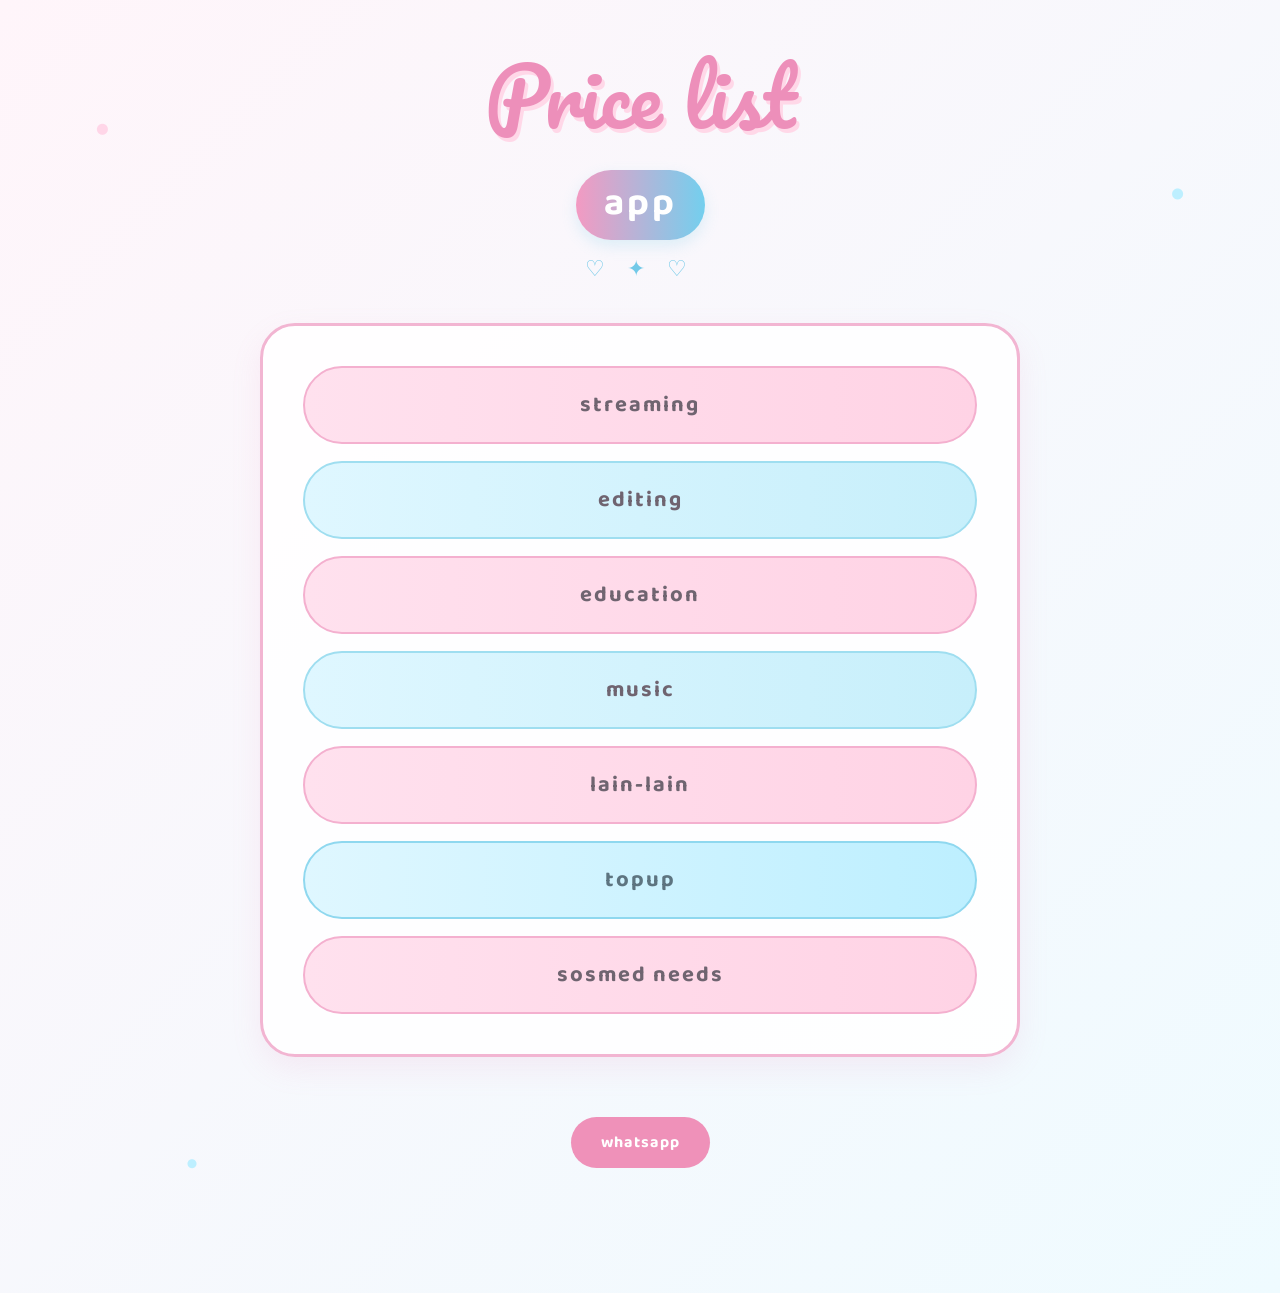
==== commit 38df531d: "Update index.html" ====
--- a/index.html
+++ b/index.html
@@ -1,198 +1,66 @@
 <!DOCTYPE html>
 <html lang="id">
 <head>
-    <meta charset="UTF-8">
-    <meta name="viewport" content="width=device-width, initial-scale=1.0">
+  <meta charset="UTF-8">
+  <meta name="viewport" content="width=device-width, initial-scale=1.0">
 
-    <title>Price List | Nilope Store</title>
+  <title>Price List App</title>
 
-    <link rel="stylesheet" href="style.css">
-
-    <!-- Font -->
-    <link rel="preconnect" href="https://fonts.googleapis.com">
-    <link rel="preconnect" href="https://fonts.gstatic.com" crossorigin>
-    <link href="https://fonts.googleapis.com/css2?family=Baloo+2:wght@400;500;600;700;800&family=Pacifico&display=swap" rel="stylesheet">
+  <link rel="stylesheet" href="style.css">
 </head>
 
 <body>
 
-    <!-- DEKORASI -->
-    <div class="decor decor-1">♡</div>
-    <div class="decor decor-2">✦</div>
-    <div class="decor decor-3">♡</div>
-    <div class="decor decor-4">✧</div>
-    <div class="decor decor-5">🎀</div>
+<header class="home-header">
 
-    <!-- TOMBOL KEMBALI -->
-    <a href="javascript:history.back()" class="back-button">
-        ← kembali
-    </a>
+  <h1>Price list</h1>
+  <h2>app</h2>
 
-    <!-- HEADER -->
-    <header class="hero">
+  <div class="decor">♡ ✦ ♡</div>
 
-        <div class="mini-badge">
-            ♡ welcome to Nilope Store ♡
-        </div>
-
-        <h1>
-            <span>Price</span> <span>list</span>
-        </h1>
-
-        <p class="subtitle">
-            choose what you need ♡
-        </p>
-
-        <div class="cute-line">
-            ✦ ♡ ✦
-        </div>
-
-    </header>
+</header>
 
 
-    <!-- MENU -->
-    <main class="menu-container">
+<main class="menu-container">
 
-        <!-- STREAMING -->
-        <a href="streaming.html" class="menu-card pink-card">
-            <div class="card-icon">🎀</div>
+  <a href="streaming.html" class="menu pink">
+    streaming
+  </a>
 
-            <h2>
-                ♡ streaming ♡
-            </h2>
+  <a href="editing.html" class="menu purple">
+    editing
+  </a>
 
-            <div class="small-line"></div>
+  <a href="education.html" class="menu pink">
+    education
+  </a>
 
-            <p>
-                berbagai layanan<br>
-                streaming favoritmu
-            </p>
+  <a href="music.html" class="menu purple">
+    music
+  </a>
 
-            <span class="see-button">
-                lihat pricelist →
-            </span>
-        </a>
+  <a href="lain-lain.html" class="menu pink">
+    lain-lain
+  </a>
+
+  <a href="topup.html" class="menu blue">
+    topup
+  </a>
+
+  <a href="sosmed.html" class="menu pink">
+    sosmed needs
+  </a>
+
+</main>
 
 
-        <!-- EDITING -->
-        <a href="editing.html" class="menu-card blue-card">
-            <div class="card-icon">🩵</div>
+<footer>
 
-            <h2>
-                ♡ editing ♡
-            </h2>
+  <a href="https://wa.me/6289529117988" class="contact wa">
+    whatsapp
+  </a>
 
-            <div class="small-line"></div>
-
-            <p>
-                aplikasi editing<br>
-                untuk semua kebutuhan
-            </p>
-
-            <span class="see-button">
-                lihat pricelist →
-            </span>
-        </a>
-
-
-        <!-- EDUCATION -->
-        <a href="education.html" class="menu-card pink-card">
-            <div class="card-icon">📚</div>
-
-            <h2>
-                ♡ education ♡
-            </h2>
-
-            <div class="small-line"></div>
-
-            <p>
-                education<br>
-                premium
-            </p>
-
-            <span class="see-button">
-                lihat pricelist →
-            </span>
-        </a>
-
-
-        <!-- MUSIC -->
-        <a href="music.html" class="menu-card blue-card">
-            <div class="card-icon">🎧</div>
-
-            <h2>
-                ♡ music ♡
-            </h2>
-
-            <div class="small-line"></div>
-
-            <p>
-                nikmati musik<br>
-                tanpa batas
-            </p>
-
-            <span class="see-button">
-                lihat pricelist →
-            </span>
-        </a>
-
-
-        <!-- GAME / TOP UP -->
-        <a href="topup.html" class="menu-card pink-card">
-            <div class="card-icon">🎮</div>
-
-            <h2>
-                ♡ topup ♡
-            </h2>
-
-            <div class="small-line"></div>
-
-            <p>
-                top up game favorit<br>
-                dengan mudah
-            </p>
-
-            <span class="see-button">
-                lihat pricelist →
-            </span>
-        </a>
-
-
-        <!-- SOSMED -->
-        <a href="sosmed.html" class="menu-card blue-card">
-            <div class="card-icon">🫧</div>
-
-            <h2>
-                ♡ sosmed needs ♡
-            </h2>
-
-            <div class="small-line"></div>
-
-            <p>
-                kebutuhan sosial media<br>
-                kamu
-            </p>
-
-            <span class="see-button">
-                lihat pricelist →
-            </span>
-        </a>
-
-    </main>
-
-
-    <!-- CONTACT -->
-    <section class="contact">
-    <h2>♡ contact us ♡</h2>
-
-    <a class="whatsapp-btn" href="https://wa.me/6289529117988" target="_blank">
-        💬 whatsapp
-    </a>
-
-    <p>thank you for choosing nilope store ♡</p>
-</section>
-
-
+</footer>
 
 
 </body>
--- a/style.css
+++ b/style.css
@@ -1,1073 +1,673 @@
-/* =========================
-   PRELLOPE PASTEL THEME
-   PINK + BABY BLUE
-========================= */
+@import url('https://fonts.googleapis.com/css2?family=Baloo+2:wght@400;500;600;700&family=Pacifico&display=swap');
 
 * {
     box-sizing: border-box;
+}
+
+html {
+    scroll-behavior: smooth;
+}
+
+body {
     margin: 0;
-    padding: 0;
-}
-
-body {
-    min-height: 100vh;
-
+    padding: 25px 15px 60px;
+
+    background:
+        radial-gradient(circle at 8% 10%, #ffd6e8 0 5px, transparent 6px),
+        radial-gradient(circle at 92% 15%, #bdefff 0 5px, transparent 6px),
+        radial-gradient(circle at 15% 90%, #bdefff 0 4px, transparent 5px),
+        linear-gradient(135deg, #fff5fa, #effbff);
+
+    color: #6b7280;
     font-family: "Baloo 2", sans-serif;
+}
+
+
+/* =================================
+   HEADER
+================================= */
+
+header {
+    text-align: center;
+    margin-bottom: 35px;
+    position: relative;
+}
+
+header h1,
+.home-header h1 {
+    margin: 0;
+
+    font-family: "Pacifico", cursive;
+    font-size: clamp(52px, 8vw, 80px);
+    font-weight: 400;
+
+    color: #ed8fba;
+
+    text-shadow:
+        3px 4px 0 #ffd8e8;
+}
+
+header h2,
+.home-header h2 {
+    display: inline-block;
+
+    margin: 5px 0 0;
+    padding: 3px 28px 6px;
+
+    font-size: clamp(25px, 4vw, 38px);
+    font-weight: 700;
+
+    letter-spacing: 3px;
+
+    color: white;
+
+    background: linear-gradient(
+        90deg,
+        #f39ac2,
+        #73cfee
+    );
+
+    border-radius: 40px;
+
+    box-shadow:
+        0 6px 15px rgba(105, 200, 230, .20);
+}
+
+.decor {
+    margin-top: 12px;
+
+    color: #72c9e8;
+
+    font-size: 22px;
+
+    letter-spacing: 9px;
+}
+
+
+/* =================================
+   BACK BUTTON
+================================= */
+
+.back {
+    display: inline-block;
+
+    margin-bottom: 18px;
+
+    padding: 7px 18px;
+
+    border-radius: 30px;
+
+    background: #e5f8ff;
+
+    border: 2px solid #a9e2f5;
+
+    color: #4fa9c8;
+
+    text-decoration: none;
+
+    font-size: 14px;
+    font-weight: 700;
+
+    transition: .2s;
+}
+
+.back:hover {
+    transform: translateY(-2px);
+}
+
+
+/* =================================
+   PRICELIST CONTAINER
+================================= */
+
+.container {
+    width: 100%;
+    max-width: 1100px;
+
+    margin: auto;
+
+    display: grid;
+
+    grid-template-columns:
+        repeat(2, minmax(0, 1fr));
+
+    gap: 22px;
+}
+
+
+/* =================================
+   CARD
+================================= */
+
+.card,
+section {
+    position: relative;
+
+    background: rgba(255, 255, 255, .95);
+
+    border: 3px solid #f4b3d0;
+
+    border-radius: 28px;
+
+    padding: 22px 20px;
+
+    box-shadow:
+        0 10px 25px rgba(235, 140, 180, .12);
+
+    overflow: hidden;
+
+    transition: .25s ease;
+}
+
+.card:nth-child(even),
+section:nth-child(even) {
+    border-color: #a9e3f5;
+
+    box-shadow:
+        0 10px 25px rgba(90, 190, 225, .12);
+}
+
+.card:hover,
+section:hover {
+    transform: translateY(-4px);
+}
+
+
+/* =================================
+   CARD DECORATION
+================================= */
+
+.card::before,
+section::before {
+    content: "♡";
+
+    position: absolute;
+
+    top: 7px;
+    left: 13px;
+
+    color: #f19ac0;
+
+    font-size: 21px;
+}
+
+.card::after,
+section::after {
+    content: "✦";
+
+    position: absolute;
+
+    top: 8px;
+    right: 14px;
+
+    color: #73cce9;
+
+    font-size: 20px;
+}
+
+
+/* =================================
+   NAMA APLIKASI
+================================= */
+
+.card h3,
+section h3 {
+    display: table;
+
+    margin: 0 auto 20px;
+
+    padding: 6px 27px 7px;
+
+    border-radius: 30px;
+
+    font-size: 21px;
+
+    font-weight: 700;
+
+    letter-spacing: 2px;
+
+    color: white;
 
     background:
-        radial-gradient(circle at 10% 10%, #ffd9e8 0, transparent 22%),
-        radial-gradient(circle at 90% 15%, #d8f2ff 0, transparent 24%),
-        linear-gradient(135deg, #fff5fa, #f4fbff);
-
-    color: #68486d;
-
-    overflow-x: hidden;
-}
-
-
-/* =========================
-   DECORATION
-========================= */
-
-.decor {
-    position: fixed;
-    z-index: 0;
-
-    pointer-events: none;
-
-    font-size: 25px;
-    opacity: 0.65;
-
-    animation: float 4s ease-in-out infinite;
-}
-
-.decor-1 {
-    top: 120px;
-    left: 5%;
-    color: #f39bc4;
-}
-
-.decor-2 {
-    top: 220px;
-    right: 7%;
-    color: #86cfee;
-    animation-delay: 1s;
-}
-
-.decor-3 {
-    top: 55%;
-    left: 3%;
-    color: #f4a8c9;
-    animation-delay: 2s;
-}
-
-.decor-4 {
-    top: 70%;
-    right: 5%;
-    color: #8fd5f2;
-    animation-delay: 1.5s;
-}
-
-.decor-5 {
-    top: 85%;
-    left: 8%;
-    font-size: 20px;
-    animation-delay: 2.5s;
-}
-
-@keyframes float {
-    0%, 100% {
-        transform: translateY(0);
-    }
-
-    50% {
-        transform: translateY(-10px);
-    }
-}
-
-
-/* =========================
-   BACK BUTTON
-========================= */
-
-.back-button {
-    position: absolute;
-
-    top: 25px;
-    right: 30px;
-
-    z-index: 10;
-
-    text-decoration: none;
-
-    padding: 10px 22px;
-
-    border-radius: 30px;
-
-    background: rgba(255, 255, 255, 0.75);
-
-    border: 2px solid #f5b2d1;
-
-    color: #a7658e;
-
-    font-size: 17px;
-    font-weight: 600;
-
-    transition: 0.3s;
-}
-
-.back-button:hover {
-    transform: translateY(-3px);
-
-    background: #ffdceb;
+        linear-gradient(
+            135deg,
+            #f08db9,
+            #e879ad
+        );
 
     box-shadow:
-        0 8px 20px rgba(237, 145, 188, 0.2);
-}
-
-
-/* =========================
-   HEADER
-========================= */
-
-.hero {
-    position: relative;
-    z-index: 1;
-
-    text-align: center;
-
-    padding: 80px 20px 35px;
-}
-
-.mini-badge {
-    display: inline-block;
-
-    padding: 7px 20px;
-
-    margin-bottom: 15px;
-
-    border-radius: 30px;
-
-    background: rgba(255, 255, 255, 0.7);
-
-    border: 1.5px solid #b9e6f8;
-
-    color: #76aeca;
-
-    font-size: 15px;
-}
-
-.hero h1 {
-    font-family: "Pacifico", cursive;
-
-    font-size: clamp(60px, 9vw, 105px);
-
-    line-height: 1;
-
-    letter-spacing: 1px;
-
-    text-shadow:
-        3px 4px 0 rgba(255,255,255,0.8);
-}
-
-.hero h1 span:first-child {
-    color: #ed93bd;
-}
-
-.hero h1 span:last-child {
-    color: #83c7e9;
-}
-
-.subtitle {
-    margin-top: 15px;
-
-    font-size: 25px;
-    font-weight: 700;
-
-    color: #7e9fc0;
-
-    letter-spacing: 2px;
-}
-
-.cute-line {
-    margin-top: 10px;
-
-    color: #e99bc1;
-
-    font-size: 18px;
-
-    letter-spacing: 8px;
-}
-
-
-/* =========================
-   MENU CONTAINER
-========================= */
-
-.menu-container {
-    position: relative;
-    z-index: 1;
-
-    width: min(1100px, 92%);
-
-    margin: 15px auto 45px;
-
-    display: grid;
-
-    grid-template-columns: repeat(3, 1fr);
-
-    gap: 24px;
-}
-
-
-/* =========================
-   CARD
-========================= */
-
-.menu-card {
-    position: relative;
-
-    text-decoration: none;
-
-    text-align: center;
-
-    min-height: 320px;
-
-    padding: 32px 22px;
-
-    border-radius: 30px;
-
-    background: rgba(255,255,255,0.82);
-
-    border: 2px solid;
-
-    overflow: hidden;
-
-    transition:
-        transform 0.3s ease,
-        box-shadow 0.3s ease;
-}
-
-.menu-card::before {
-    content: "";
-
-    position: absolute;
-
-    inset: 9px;
-
-    border: 1.5px dashed;
-
-    border-radius: 23px;
-
-    pointer-events: none;
-}
-
-.pink-card {
-    border-color: #f5b0d0;
-}
-
-.pink-card::before {
-    border-color: #f7c9df;
-}
-
-.blue-card {
-    border-color: #9bdcf5;
-}
-
-.blue-card::before {
-    border-color: #c1eafa;
-}
-
-.menu-card:hover {
-    transform: translateY(-8px);
+        0 5px 12px rgba(230, 115, 170, .20);
+}
+
+.card:nth-child(even) h3,
+section:nth-child(even) h3 {
+    background:
+        linear-gradient(
+            135deg,
+            #79d0ed,
+            #54bada
+        );
 
     box-shadow:
-        0 15px 35px rgba(177, 143, 175, 0.18);
-}
-
-
-/* =========================
-   CARD ICON
-========================= */
-
-.card-icon {
-    width: 75px;
-    height: 75px;
-
-    margin: 0 auto 18px;
-
+        0 5px 12px rgba(70, 180, 220, .20);
+}
+
+
+/* =================================
+   CATEGORY
+================================= */
+
+.category {
     display: flex;
 
     align-items: center;
     justify-content: center;
 
-    border-radius: 50%;
-
-    font-size: 34px;
-
-    background: #fff;
+    gap: 10px;
+
+    margin: 19px 0 10px;
+
+    font-size: 15px;
+
+    font-weight: 700;
+
+    letter-spacing: 1px;
+
+    color: #e078aa;
+}
+
+.category::before,
+.category::after {
+    content: "";
+
+    flex: 1;
+
+    height: 2px;
+
+    border-radius: 10px;
+
+    background: #f5c7dc;
+}
+
+.card:nth-child(even) .category,
+section:nth-child(even) .category {
+    color: #4faecb;
+}
+
+.card:nth-child(even) .category::before,
+.card:nth-child(even) .category::after,
+section:nth-child(even) .category::before,
+section:nth-child(even) .category::after {
+    background: #b9e8f6;
+}
+
+
+/* =================================
+   PRICE ITEM
+================================= */
+
+.item {
+    display: flex;
+
+    align-items: center;
+
+    justify-content: space-between;
+
+    gap: 10px;
+
+    margin: 7px 0;
+
+    padding: 8px 12px;
+
+    background: #fff0f7;
+
+    border-radius: 14px;
+
+    font-size: 14px;
+
+    transition: .2s;
+}
+
+.card:nth-child(even) .item,
+section:nth-child(even) .item {
+    background: #edfaff;
+}
+
+.item:hover {
+    transform: translateY(-2px);
+}
+
+.item span {
+    min-width: 0;
+
+    overflow: hidden;
+
+    text-overflow: ellipsis;
+
+    white-space: nowrap;
+
+    color: #7b7f88;
+}
+
+.item b {
+    white-space: nowrap;
+
+    color: #df669e;
+
+    font-weight: 700;
+}
+
+.card:nth-child(even) .item b,
+section:nth-child(even) .item b {
+    color: #43a8c9;
+}
+
+
+/* =================================
+   HOME MENU
+================================= */
+
+.menu-container {
+    width: 90%;
+
+    max-width: 760px;
+
+    margin: 35px auto;
+
+    padding: 40px;
+
+    background: rgba(255,255,255,.92);
+
+    border: 3px solid #f2b5d2;
+
+    border-radius: 35px;
 
     box-shadow:
-        0 5px 15px rgba(180,150,180,0.12);
-}
-
-.pink-card .card-icon {
-    background: #ffe4ef;
-}
-
-.blue-card .card-icon {
-    background: #def4ff;
-}
-
-
-/* =========================
-   CARD TEXT
-========================= */
-
-.menu-card h2 {
-    position: relative;
-
-    font-size: 25px;
-
-    margin-bottom: 10px;
+        0 12px 30px rgba(230, 130, 180, .12);
+}
+
+.menu {
+    display: block;
+
+    text-align: center;
+
+    text-decoration: none;
+
+    padding: 19px;
+
+    margin-bottom: 17px;
+
+    border-radius: 50px;
+
+    font-size: 22px;
+
+    font-weight: 700;
+
+    letter-spacing: 2px;
+
+    color: #6f6470;
+
+    transition: .25s ease;
+}
+
+.menu:last-child {
+    margin-bottom: 0;
+}
+
+
+/* PINK MENU */
+
+.menu.pink {
+    background: linear-gradient(
+        90deg,
+        #ffe1ee,
+        #ffd3e5
+    );
+
+    border: 2px solid #f4b0cf;
+}
+
+
+/* BLUE MENU */
+
+.menu.purple {
+    background: linear-gradient(
+        90deg,
+        #dff7ff,
+        #c7effb
+    );
+
+    border: 2px solid #9fdef0;
+}
+
+
+/* kalau ada menu dengan class editing/education/music */
+
+.menu.editing,
+.menu.music {
+    background: linear-gradient(
+        90deg,
+        #dff7ff,
+        #c7effb
+    );
+
+    border: 2px solid #9fdef0;
+}
+
+.menu.education,
+.menu.lain {
+    background: linear-gradient(
+        90deg,
+        #ffe1ee,
+        #ffd3e5
+    );
+
+    border: 2px solid #f4b0cf;
+}
+
+.menu:hover {
+    transform: translateY(-3px) scale(1.01);
+}
+
+
+/* =================================
+   CONTACT
+================================= */
+
+footer {
+    text-align: center;
+
+    padding: 20px 20px 60px;
+}
+
+.contact,
+footer a {
+    display: inline-block;
+
+    padding: 13px 30px;
+
+    margin: 5px 6px;
+
+    border-radius: 40px;
+
+    color: white;
+
+    text-decoration: none;
+
+    font-size: 16px;
+
+    font-weight: 700;
 
     letter-spacing: 1px;
-}
-
-.pink-card h2 {
-    color: #df79ad;
-}
-
-.blue-card h2 {
-    color: #62a9d1;
-}
-
-.small-line {
-    width: 65%;
-
-    height: 1px;
-
-    margin: 12px auto 18px;
-
-    border-top: 2px dashed #e7b8cf;
-}
-
-.blue-card .small-line {
-    border-color: #acdcef;
-}
-
-.menu-card p {
-    font-size: 17px;
-
-    line-height: 1.5;
-
-    color: #765d78;
-
-    min-height: 55px;
-}
-
-
-/* =========================
-   SEE BUTTON
-========================= */
-
-.see-button {
-    display: inline-block;
-
-    margin-top: 20px;
-
-    padding: 10px 24px;
-
-    border-radius: 25px;
-
-    color: white;
-
-    font-size: 16px;
-    font-weight: 700;
-
-    transition: 0.3s;
-}
-
-.pink-card .see-button {
+
+    transition: .2s;
+}
+
+.contact:hover,
+footer a:hover {
+    transform: translateY(-3px);
+}
+
+
+/* WHATSAPP */
+
+.wa {
+    background: #ef91b9 !important;
+}
+
+
+/* TELEGRAM */
+
+.telegram {
+    background: #64c5e5 !important;
+}
+
+
+/* =================================
+   MOBILE
+================================= */
+
+@media (max-width: 600px) {
+
+    body {
+        padding: 18px 9px 40px;
+    }
+
+    header h1,
+    .home-header h1 {
+        font-size: 50px;
+    }
+
+    header h2,
+    .home-header h2 {
+        font-size: 26px;
+
+        padding: 3px 22px 5px;
+
+        letter-spacing: 2px;
+    }
+
+
+    /* TETAP 2 KOLOM DI HP */
+
+    .container {
+        grid-template-columns:
+            repeat(2, minmax(0, 1fr));
+
+        gap: 10px;
+    }
+
+
+    .card,
+    section {
+        padding: 16px 9px;
+
+        border-radius: 20px;
+
+        border-width: 2px;
+    }
+
+
+    .card h3,
+    section h3 {
+        font-size: 13px;
+
+        letter-spacing: 1px;
+
+        padding: 5px 10px;
+
+        margin-bottom: 12px;
+    }
+
+
+    .category {
+        font-size: 9px;
+
+        gap: 4px;
+
+        margin: 12px 0 7px;
+    }
+
+
+    .item {
+        font-size: 9px;
+
+        padding: 7px 6px;
+
+        border-radius: 9px;
+
+        margin: 4px 0;
+    }
+
+
+    .item b {
+        font-size: 9px;
+    }
+
+
+    /* HOME */
+
+    .menu-container {
+        width: 92%;
+
+        padding: 25px 16px;
+
+        border-radius: 28px;
+    }
+
+    .menu {
+        font-size: 18px;
+
+        padding: 17px;
+
+        margin-bottom: 13px;
+    }
+
+
+    footer a {
+        padding: 12px 22px;
+
+        font-size: 14px;
+    }
+}
+
+/* =============
+   TOMBOL TOPUP
+================== */
+
+.menu.blue,
+.menu.topup,
+.menu.games {
     background: linear-gradient(
-        135deg,
-        #f49ac1,
-        #f7b5d2
+        90deg,
+        #dff7ff,
+        #bdefff
     );
-}
-
-.blue-card .see-button {
+
+    border: 2px solid #8fd8ef;
+
+    color: #5d7480;
+}
+
+.menu.blue:hover,
+.menu.topup:hover,
+.menu.games:hover {
     background: linear-gradient(
-        135deg,
-        #82c9e9,
-        #a9ddf3
+        90deg,
+        #c9f1fc,
+        #aee8f8
     );
-}
-
-.menu-card:hover .see-button {
-    transform: scale(1.05);
-}
-
-
-/* =========================
-   CONTACT
-========================= */
-
-.contact-box {
-    position: relative;
-    z-index: 1;
-
-    width: min(800px, 90%);
-
-    margin: 0 auto 50px;
-
-    padding: 28px;
-
-    text-align: center;
-
-    background: rgba(255,255,255,0.78);
-
-    border-radius: 30px;
-
-    border: 2px solid #f3b5d3;
-
-    box-shadow:
-        0 10px 30px rgba(180,140,180,0.08);
-}
-
-.contact-box h2 {
-    color: #e488b5;
-
-    margin-bottom: 20px;
-
-    font-size: 25px;
-}
-
-.contact-buttons {
-    display: flex;
-
-    justify-content: center;
-
-    gap: 15px;
-
-    flex-wrap: wrap;
-}
-
-.contact {
-    text-decoration: none;
-
-    padding: 11px 30px;
-
-    border-radius: 30px;
-
-    color: white;
-
-    font-weight: 700;
-
-    transition: 0.3s;
-}
-
-.whatsapp {
-    background: #91dcb3;
-}
-
-.telegram {
-    background: #87c9e8;
-}
-
-.contact:hover {
-    transform: translateY(-3px);
-}
-
-.footer-text {
-    margin-top: 18px;
-
-    color: #9d829e;
-
-    font-size: 14px;
-}
-
-
-/* =========================
-   TABLET
-========================= */
-
-@media (max-width: 850px) {
-
-    .menu-container {
-        grid-template-columns: repeat(2, 1fr);
-    }
-
-}
-
-
-/* =========================
-   HP
-========================= */
-
-@media (max-width: 600px) {
-
-    .back-button {
-        top: 18px;
-        right: 18px;
-
-        padding: 7px 16px;
-
-        font-size: 14px;
-    }
-
-    .hero {
-        padding-top: 85px;
-    }
-
-    .mini-badge {
-        font-size: 13px;
-    }
-
-    .hero h1 {
-        font-size: 62px;
-    }
-
-    .subtitle {
-        font-size: 20px;
-    }
-
-    .menu-container {
-        grid-template-columns: 1fr;
-
-        width: 90%;
-
-        gap: 18px;
-    }
-
-    .menu-card {
-        min-height: 290px;
-    }
-
-    .contact-box {
-        width: 90%;
-    }
-
-}
-
-/* =================================
-   PRICE LIST - SOFT PINK BLUE THEME
-   ================================= */
-
-body.price-page {
-    margin: 0;
-    min-height: 100vh;
-    font-family: 'Poppins', sans-serif;
-    color: #806080;
-
-    background:
-        radial-gradient(circle at 10% 15%, #ffd9e9 0 5px, transparent 6px),
-        radial-gradient(circle at 90% 20%, #c9efff 0 5px, transparent 6px),
-        radial-gradient(circle at 15% 80%, #c9efff 0 4px, transparent 5px),
-        linear-gradient(135deg, #fff4fa, #eefaff);
-}
-
-/* HEADER */
-
-.price-page header {
-    text-align: center;
-    padding: 55px 20px 30px;
-}
-
-.price-page header h1 {
-    margin: 0;
-    font-family: 'Pacifico', cursive;
-    font-size: 58px;
-    color: #e99bc3;
-    text-shadow: 2px 3px 0 #f9d8e9;
-}
-
-.price-page header h1::before {
-    content: "♡ ";
-}
-
-.price-page header h1::after {
-    content: " ♡";
-}
-
-.price-page header h2 {
-    margin: 5px 0 0;
-    font-size: 25px;
-    color: #7ebfe0;
-    letter-spacing: 3px;
-}
-
-/* CONTAINER */
-
-.price-page .container {
-    width: min(1100px, 90%);
-    margin: 0 auto 60px;
-
-    display: grid;
-    grid-template-columns: repeat(2, minmax(0, 1fr));
-    gap: 22px;
-}
-
-/* CARD */
-
-.price-page .card {
-    background: rgba(255,255,255,0.88);
-    border: 2px solid #f4add0;
-    border-radius: 28px;
-
-    padding: 25px;
-
-    box-shadow:
-        0 10px 30px rgba(218, 153, 194, 0.12),
-        inset 0 0 0 1px rgba(255,255,255,0.8);
-
-    transition: 0.25s ease;
-}
-
-.price-page .card:nth-child(even) {
-    border-color: #9ddcf4;
-}
-
-.price-page .card:hover {
-    transform: translateY(-4px);
-}
-
-/* NAMA APLIKASI */
-
-.price-page .card h3 {
-    margin: 0 0 18px;
-    padding-bottom: 12px;
-
-    text-align: center;
-
-    font-size: 22px;
-    letter-spacing: 3px;
-
-    color: #e286b5;
-
-    border-bottom: 2px dashed #f2b9d5;
-}
-
-.price-page .card:nth-child(even) h3 {
-    color: #65b4da;
-    border-color: #a8ddf1;
-}
-
-/* CATEGORY */
-
-.price-page .category {
-    margin: 18px 0 10px;
-
-    text-align: center;
-
-    font-weight: 600;
-    color: #9b6da5;
-    letter-spacing: 1px;
-
-    position: relative;
-}
-
-.price-page .category::before,
-.price-page .category::after {
-    content: "♡";
-    color: #ef9fc5;
-    margin: 0 8px;
-}
-
-/* ITEM */
-
-.price-page .item {
-    display: flex;
-    justify-content: space-between;
-    align-items: center;
-
-    margin: 7px 0;
-    padding: 9px 13px;
-
-    border-radius: 14px;
-
-    background: #fff0f8;
-
-    color: #806080;
-    font-size: 14px;
-}
-
-.price-page .item:nth-child(even) {
-    background: #edfaff;
-}
-
-.price-page .item b {
-    color: #dc76aa;
-}
-
-.price-page .item:nth-child(even) b {
-    color: #55aace;
-}
-
-/* TAMBAHAN DEKORASI */
-
-.price-page .container::before {
-    content: "♡  ✦  ♡";
-    position: absolute;
-    top: 20px;
-    left: 50%;
-    transform: translateX(-50%);
-
-    color: #e7a5cb;
-    font-size: 18px;
-}
-
-/* HP */
-
-@media (max-width: 700px) {
-
-    .price-page header {
-        padding-top: 35px;
-    }
-
-    .price-page header h1 {
-        font-size: 45px;
-    }
-
-    .price-page header h2 {
-        font-size: 21px;
-    }
-
-    .price-page .container {
-        width: 90%;
-        grid-template-columns: 1fr;
-        gap: 18px;
-    }
-
-    .price-page .card {
-        padding: 18px;
-        border-radius: 24px;
-    }
-
-    .price-page .card h3 {
-        font-size: 19px;
-    }
-}
-
-/* =========================================
-   ✿ PRICE LIST CUTE PINK + SKY BLUE ✿
-========================================= */
-
-body.price-page {
-    margin: 0;
-    min-height: 100vh;
-    font-family: 'Poppins', sans-serif;
-    color: #765879;
-
-    background:
-        radial-gradient(circle at 8% 18%, #f7b9d7 0 4px, transparent 5px),
-        radial-gradient(circle at 92% 25%, #9edff5 0 5px, transparent 6px),
-        radial-gradient(circle at 15% 78%, #9edff5 0 4px, transparent 5px),
-        radial-gradient(circle at 88% 82%, #f6b5d5 0 4px, transparent 5px),
-        linear-gradient(135deg, #fff5fa 0%, #f8f1ff 48%, #eefaff 100%);
-}
-
-/* HEADER */
-
-.price-page header {
-    text-align: center;
-    padding: 55px 20px 35px;
-    position: relative;
-}
-
-.price-page header::before {
-    content: "♡  ✦  ♡";
-    display: block;
-    color: #eaa4c9;
-    font-size: 18px;
-    letter-spacing: 8px;
-    margin-bottom: 8px;
-}
-
-.price-page header h1 {
-    margin: 0;
-
-    font-family: 'Pacifico', cursive;
-    font-size: clamp(48px, 7vw, 72px);
-
-    color: #e69ac1;
-
-    text-shadow:
-        2px 3px 0 #f9d9e9,
-        0 8px 20px rgba(220, 140, 180, .15);
-}
-
-.price-page header h2 {
-    margin: 2px 0 0;
-
-    font-size: 25px;
-    font-weight: 700;
-    letter-spacing: 4px;
-
-    color: #78c5e4;
-}
-
-.price-page header h2::before {
-    content: "♡ ";
-}
-
-.price-page header h2::after {
-    content: " ♡";
-}
-
-
-/* CONTAINER */
-
-.price-page .container {
-    width: min(1100px, 90%);
-    margin: 0 auto 70px;
-
-    display: grid;
-    grid-template-columns: repeat(2, minmax(0, 1fr));
-    gap: 24px;
-}
-
-
-/* CARD */
-
-.price-page .card {
-    position: relative;
-
-    background: rgba(255,255,255,.92);
-
-    border: 2px solid #f2acd0;
-    border-radius: 30px;
-
-    padding: 28px 25px;
-
-    box-shadow:
-        0 12px 35px rgba(218, 157, 196, .14);
-
-    overflow: hidden;
-}
-
-/* bubble dekorasi */
-
-.price-page .card::before {
-    content: "♡";
-    position: absolute;
-
-    top: 12px;
-    right: 18px;
-
-    font-size: 25px;
-    color: #f3b4d3;
-}
-
-.price-page .card::after {
-    content: "✦";
-    position: absolute;
-
-    bottom: 12px;
-    left: 18px;
-
-    font-size: 18px;
-    color: #a7def3;
-}
-
-
-/* CARD BIRU SELANG-SELING */
-
-.price-page .card:nth-child(even) {
-    border-color: #91d7f1;
-}
-
-.price-page .card:nth-child(even)::before {
-    color: #9bdcf3;
-}
-
-.price-page .card:nth-child(even)::after {
-    color: #f3b4d3;
-}
-
-
-/* NAMA APLIKASI */
-
-.price-page .card h3 {
-    margin: 0 0 20px;
-
-    text-align: center;
-
-    font-size: 23px;
-    letter-spacing: 4px;
-
-    color: #df82b4;
-
-    padding-bottom: 13px;
-
-    border-bottom: 2px dashed #f0bad5;
-}
-
-.price-page .card:nth-child(even) h3 {
-    color: #62b6d9;
-    border-color: #a9def1;
-}
-
-
-/* CATEGORY */
-
-.price-page .category {
-    margin: 19px 0 11px;
-
-    text-align: center;
-
-    font-size: 14px;
-    font-weight: 700;
-
-    color: #946c9e;
-    letter-spacing: 1.5px;
-}
-
-.price-page .category::before {
-    content: "♡";
-    color: #ee9fc6;
-    margin-right: 8px;
-}
-
-.price-page .category::after {
-    content: "♡";
-    color: #8fd4ee;
-    margin-left: 8px;
-}
-
-
-/* ITEM PRICE */
-
-.price-page .item {
-    display: flex;
-    justify-content: space-between;
-    align-items: center;
-
-    margin: 8px 0;
-    padding: 10px 14px;
-
-    border-radius: 15px;
-
-    background: #fff0f8;
-
-    font-size: 14px;
-
-    transition: .2s ease;
-}
-
-.price-page .item:hover {
-    transform: translateX(3px);
-}
-
-.price-page .item:nth-child(even) {
-    background: #edfaff;
-}
-
-.price-page .item span {
-    color: #806180;
-}
-
-.price-page .item b {
-    color: #db76aa;
-}
-
-.price-page .item:nth-child(even) b {
-    color: #55acce;
-}
-
-
-/* GARIS PEMISAH */
-
-.price-page hr {
-    border: none;
-    border-top: 1px dashed #efb3d1;
-    margin: 18px 0;
-}
-
-
-/* MOBILE */
-
-@media (max-width: 700px) {
-
-    .price-page header {
-        padding: 38px 15px 25px;
-    }
-
-    .price-page header h1 {
-        font-size: 48px;
-    }
-
-    .price-page header h2 {
-        font-size: 21px;
-    }
-
-    .price-page .container {
-        width: 92%;
-        grid-template-columns: 1fr;
-        gap: 18px;
-    }
-
-    .price-page .card {
-        padding: 23px 18px;
-        border-radius: 25px;
-    }
-
-    .price-page .card h3 {
-        font-size: 20px;
-    }
-
-    .price-page .item {
-        font-size: 13px;
-    }
-}
-
-/* ===== TOMBOL KEMBALI ===== */
-.back-button {
-    position: fixed;
-    top: 25px;
-    left: 25px;
-
-    display: inline-flex;
-    align-items: center;
-    gap: 7px;
-
-    padding: 11px 20px;
-
-    background: linear-gradient(
-        135deg,
-        #ffd6e8,
-        #d9f2ff
-    );
-
-    color: #8b6f9f;
-    text-decoration: none;
-
-    font-size: 15px;
-    font-weight: 700;
-    letter-spacing: 1px;
-
-    border: 2px solid #f3b7d2;
-    border-radius: 30px;
-
-    box-shadow:
-        0 5px 15px rgba(232, 160, 195, 0.18);
-
-    transition: all 0.3s ease;
-    z-index: 1000;
-}
-
-.back-button:hover {
-    transform: translateY(-3px);
-    background: linear-gradient(
-        135deg,
-        #ffc5df,
-        #c9edff
-    );
-
-    box-shadow:
-        0 8px 20px rgba(232, 160, 195, 0.25);
-}
-
-.back-button:active {
-    transform: scale(0.95);
-}
+
+    transform: translateY(-3px) scale(1.01);
+}
+
+.sosmed-button {
+    background: linear-gradient(90deg, #ffc1d9, #aee8ff);
+    color: #6b4b6f;
+    border: 2px solid #f39bc4;
+}
+
+.sosmed-button:hover {
+    transform: scale(1.03);
+    box-shadow: 0 8px 20px rgba(240, 150, 195, 0.25);
+}
